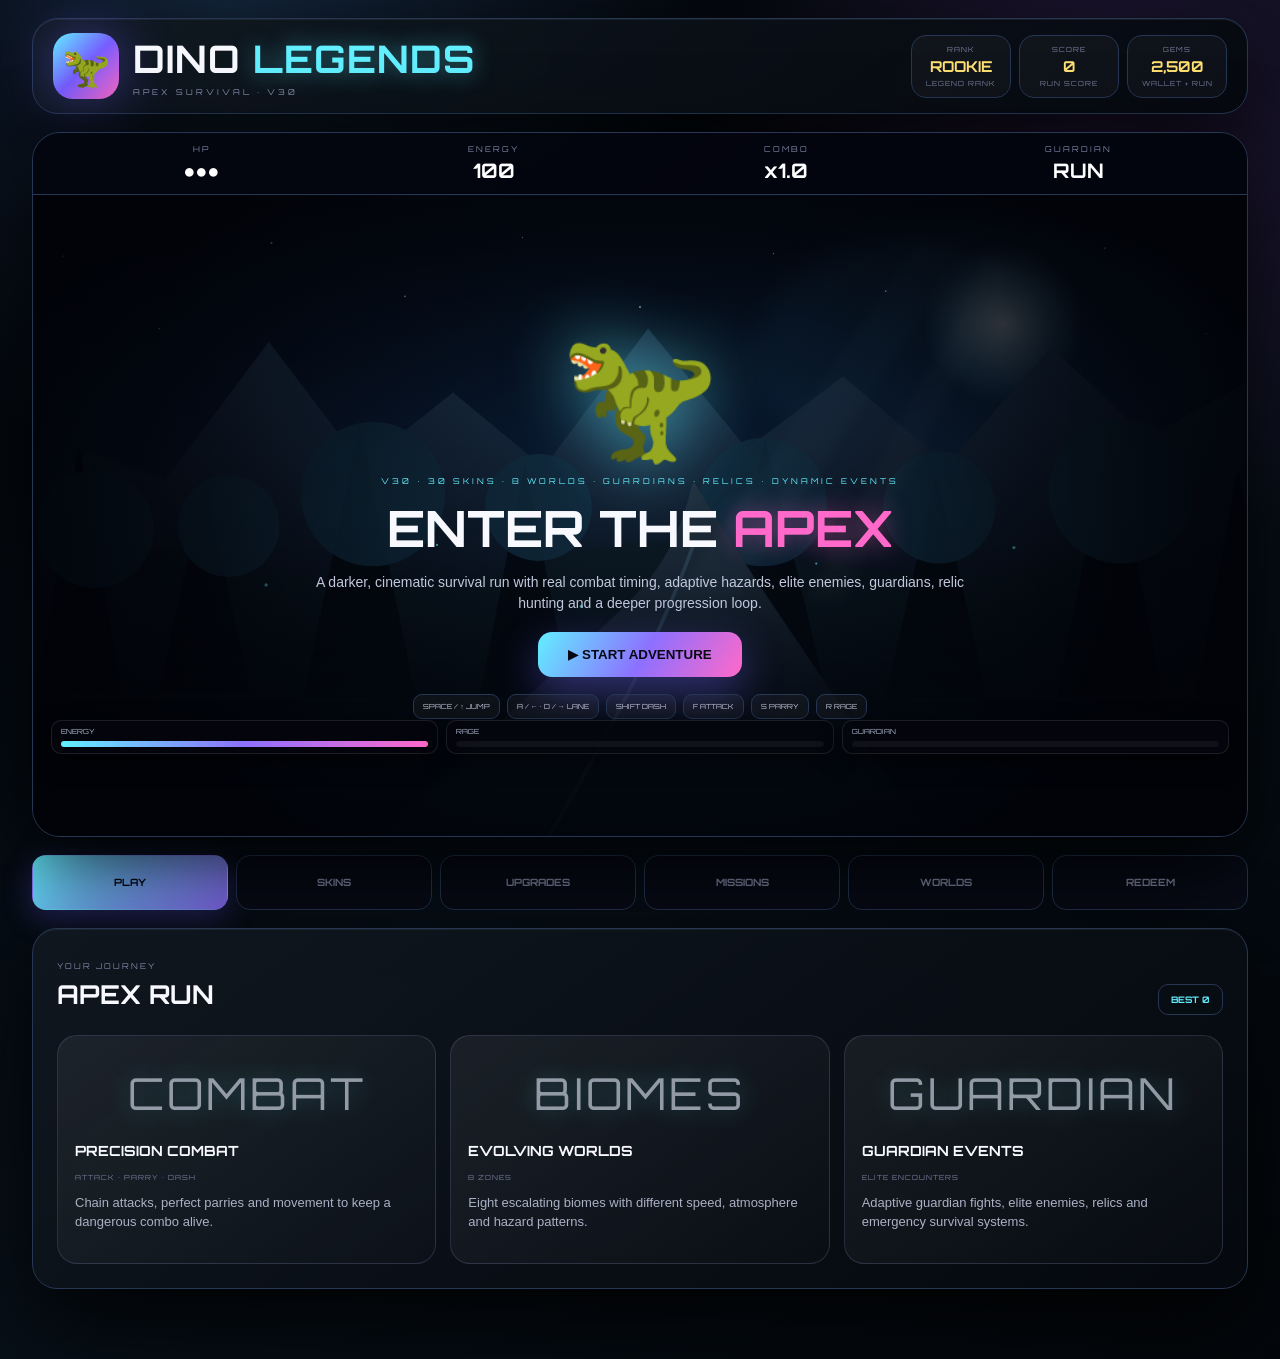
==== index.html @ a52ee8a3 "V30 cinematic gameplay overhaul and progression expansion" ====
<!doctype html><html lang="en"><head><meta charset="utf-8"><meta name="viewport" content="width=device-width,initial-scale=1"><meta name="theme-color" content="#05060d"><title>DINO LEGENDS · V30</title><link rel="stylesheet" href="style.css"><link rel="stylesheet" href="cinematic-overhaul.css"><link rel="stylesheet" href="director-v26.css"></head><body><div class="app"><header class="topbar"><div class="brand"><div class="logo">🦖</div><div><h1>DINO <b>LEGENDS</b></h1><p>APEX SURVIVAL · V30</p></div></div><div class="stats"><div><span>RANK</span><b id="rank">ROOKIE</b><small>LEGEND RANK</small></div><div><span>SCORE</span><b id="score">0</b><small>RUN SCORE</small></div><div><span>GEMS</span><b id="gems">2,500</b><small>WALLET + RUN</small></div></div></header><section class="game card"><div class="hud"><div>HP<b id="health">●●●</b></div><div>ENERGY<b id="energyText">100</b></div><div>COMBO<b id="combo">x1.0</b></div><div>GUARDIAN<b id="guardianHud">RUN</b></div></div><div class="stage"><canvas id="gameCanvas" width="1440" height="760" aria-label="Dino Legends game"></canvas><div class="overlay" id="startScreen"><div class="big">🦖</div><div class="eyebrow">V30 · 30 SKINS · 8 WORLDS · GUARDIANS · RELICS · DYNAMIC EVENTS</div><h2>ENTER THE <b>APEX</b></h2><p>A darker, cinematic survival run with real combat timing, adaptive hazards, elite enemies, guardians, relic hunting and a deeper progression loop.</p><button class="primary" id="startButton" type="button">▶ START ADVENTURE</button><div class="keys"><i>SPACE / ↑ JUMP</i><i>A / ← · D / → LANE</i><i>SHIFT DASH</i><i>F ATTACK</i><i>S PARRY</i><i>R RAGE</i></div></div><div class="overlay hidden" id="pauseScreen"><div class="modal"><div class="eyebrow">RUN STATE</div><h2>PAUSED</h2><button class="primary" id="resumeButton" type="button">RESUME</button></div></div><div class="overlay hidden" id="gameOverScreen"><div class="big">🏆</div><div class="eyebrow">RUN COMPLETE</div><h2>APEX <b>FINISHED</b></h2><p>FINAL SCORE</p><strong class="final" id="finalScore">0</strong><p id="finalStats"></p><button class="primary" id="restartButton" type="button">↻ PLAY AGAIN</button></div><div class="bars"><div><span>ENERGY</span><i><u id="energyBar"></u></i></div><div><span>RAGE</span><i><u id="rageBar"></u></i></div><div><span>GUARDIAN</span><i><u id="bossBar"></u></i></div></div><div class="touch"><button data-action="left" type="button">◀</button><button data-action="jump" type="button">JUMP</button><button data-action="right" type="button">▶</button><button data-action="attack" type="button">ATTACK</button><button data-action="dash" type="button">DASH</button><button data-action="parry" type="button">PARRY</button></div></div></section><nav class="tabs" aria-label="Game sections"><button class="tab active" data-panel="play" type="button">PLAY</button><button class="tab" data-panel="skins" type="button">SKINS</button><button class="tab" data-panel="abilities" type="button">UPGRADES</button><button class="tab" data-panel="missions" type="button">MISSIONS</button><button class="tab" data-panel="worlds" type="button">WORLDS</button><button class="tab" data-panel="redeem" type="button">REDEEM</button></nav><section class="panel active" id="play"><div class="heading"><div><small>YOUR JOURNEY</small><h2>APEX RUN</h2></div><b>BEST <span id="bestScore">0</span></b></div><div class="cards"><article><div class="icon">COMBAT</div><h3>PRECISION COMBAT</h3><small>ATTACK · PARRY · DASH</small><p>Chain attacks, perfect parries and movement to keep a dangerous combo alive.</p></article><article><div class="icon">BIOMES</div><h3>EVOLVING WORLDS</h3><small>8 ZONES</small><p>Eight escalating biomes with different speed, atmosphere and hazard patterns.</p></article><article><div class="icon">GUARDIAN</div><h3>GUARDIAN EVENTS</h3><small>ELITE ENCOUNTERS</small><p>Adaptive guardian fights, elite enemies, relics and emergency survival systems.</p></article></div></section><section class="panel" id="skins"></section><section class="panel" id="abilities"></section><section class="panel" id="missions"></section><section class="panel" id="worlds"></section><section class="panel" id="redeem"><div class="redeem"><div class="redeemIcon">🎁</div><small>REWARDS</small><h2>REDEEM CENTER</h2><p>Enter a reward code to unlock exclusive gems.</p><div class="code"><input id="codeInput" type="text" placeholder="ENTER REWARD CODE" maxlength="40" autocomplete="off" spellcheck="false"><button id="redeemButton" type="button">REDEEM</button></div><p id="codeMessage" class="codeMessage" role="status" aria-live="polite"></p></div></section></div><script src="game.js" defer></script></body></html>
---- style.css ----
@import url('https://fonts.googleapis.com/css2?family=Orbitron:wght@500;700;900&display=swap');
:root{--bg:#03050b;--panel:#090e1b;--line:#263754;--cyan:#62efff;--violet:#8d70ff;--pink:#ff69c9;--gold:#ffe071;--green:#68f2a5;--red:#ff667e;--muted:#8791ad}*{box-sizing:border-box}html{scroll-behavior:smooth}body{margin:0;min-height:100vh;color:#f8f9ff;background:radial-gradient(circle at 18% 0,#14263d 0,transparent 28%),radial-gradient(circle at 86% 12%,#26183b 0,transparent 25%),linear-gradient(145deg,#020307,#071019 55%,#03060a);font-family:Orbitron,Arial,sans-serif;overflow-x:hidden}.app{width:min(1500px,95vw);margin:auto;padding:18px 0 70px}.topbar,.card,.panel{background:linear-gradient(145deg,#101820ee,#05090ff5);border:1px solid var(--line);box-shadow:0 30px 90px #000d,inset 0 1px #ffffff10;backdrop-filter:blur(20px)}.topbar{min-height:92px;border-radius:26px;padding:14px 20px;display:flex;align-items:center;justify-content:space-between;gap:18px;margin-bottom:18px}.brand{display:flex;align-items:center;gap:14px}.logo{width:66px;height:66px;border-radius:20px;display:grid;place-items:center;font-size:39px;background:linear-gradient(135deg,#62efff,#765cff,#ff69c9);box-shadow:0 0 55px #7065ff77}.brand h1{margin:0;font-size:clamp(23px,3vw,38px);letter-spacing:1px}.brand h1 b{color:var(--cyan);text-shadow:0 0 22px #62efff77}.brand p{margin:5px 0 0;font-size:8px;letter-spacing:3px;color:#8e94b2}.stats{display:flex;gap:8px}.stats>div{min-width:100px;text-align:center;padding:9px 11px;border:1px solid var(--line);border-radius:15px;background:#ffffff08}.stats span,.stats b,.stats small{display:block}.stats span,.stats small{font-size:7px;color:#777f9d;letter-spacing:1px}.stats b{font-size:15px;color:var(--gold);margin:3px 0}.game{border-radius:28px;overflow:hidden}.hud{display:grid;grid-template-columns:repeat(4,1fr);padding:11px 22px;background:#02030ddd;border-bottom:1px solid var(--line);font-size:8px;letter-spacing:2px;color:#7c83a2}.hud div{text-align:center}.hud b{display:block;color:#fff;font-size:20px;letter-spacing:0;margin-top:4px}.stage{position:relative;width:100%;aspect-ratio:1440/760;min-height:340px;overflow:hidden;background:#05080d url('assets/prehistoric-cinematic.svg') center/cover no-repeat;box-shadow:inset 0 -150px 150px #01040bcc,inset 0 20px 80px #02030a77}.stage canvas{position:relative;z-index:2;display:block;width:100%;height:100%;touch-action:none;image-rendering:auto}.stage:after{content:"";position:absolute;inset:0;z-index:3;pointer-events:none;background:linear-gradient(180deg,#00000010 0%,transparent 45%,#00000035 72%,#00000088 100%),radial-gradient(ellipse at center,transparent 35%,#00000055 100%);mix-blend-mode:multiply}.overlay{position:absolute;inset:0;display:flex;align-items:center;justify-content:center;flex-direction:column;text-align:center;padding:24px;background:radial-gradient(circle at 50% 45%,#15283a35,#02030bcf 72%);z-index:5}.hidden{display:none!important}.eyebrow{font-size:8px;letter-spacing:3px;color:var(--cyan);margin:4px 0 10px}.big{font-size:clamp(70px,10vw,130px);filter:drop-shadow(0 0 35px #62efffaa);animation:float 2.4s ease-in-out infinite}.overlay h2{font-size:clamp(25px,4vw,50px);margin:0 0 5px}.overlay h2 b{color:var(--pink);text-shadow:0 0 24px #ff69c977}.overlay p{max-width:680px;margin:8px 0 18px;color:#c1c8dc;font:14px/1.5 Arial,sans-serif}.primary{border:0;border-radius:14px;padding:15px 30px;font-weight:900;background:linear-gradient(120deg,#62efff,#8d70ff 52%,#ff69c9);color:#070812;cursor:pointer;box-shadow:0 14px 40px #7065ff66;transition:.2s}.primary:hover{transform:translateY(-3px);filter:brightness(1.08);box-shadow:0 20px 55px #7065ff99}.keys{display:flex;gap:7px;flex-wrap:wrap;justify-content:center;margin-top:17px}.keys i{font-style:normal;font-size:7px;color:#c4c9da;border:1px solid var(--line);background:#ffffff0a;border-radius:9px;padding:7px 9px}.final{font-size:58px;color:var(--gold);text-shadow:0 0 25px #ffe07177;margin:2px 0 18px}.modal{max-width:600px;padding:30px;border:1px solid var(--line);border-radius:24px;background:#080a18f5;box-shadow:0 25px 90px #000b}.bars{position:absolute;left:18px;right:18px;bottom:82px;display:grid;grid-template-columns:1fr 1fr 1fr;gap:8px;z-index:6;pointer-events:none}.bars div{background:#05060ddd;border:1px solid #ffffff18;border-radius:10px;padding:6px 9px;box-shadow:0 8px 22px #0009}.bars span{display:block;font-size:7px;color:#aeb6cd;margin-bottom:5px}.bars i{display:block;height:6px;border-radius:99px;background:#ffffff0c;overflow:hidden}.bars u{display:block;height:100%;width:0;background:linear-gradient(90deg,#62efff,#8d70ff,#ff69c9);text-decoration:none;transition:width .15s}.touch{display:grid;grid-template-columns:repeat(6,1fr);gap:8px;padding:11px;background:#03040b}.touch button{padding:13px 8px;border:1px solid #30415f;border-radius:12px;background:linear-gradient(135deg,#151d32,#080c18);color:#eee;cursor:pointer;font-weight:800;transition:.15s;box-shadow:0 8px 22px #0008}.touch button:active{transform:scale(.97);border-color:var(--cyan);box-shadow:0 0 22px #62efff33}.tabs{display:grid;grid-template-columns:repeat(6,1fr);gap:8px;margin:18px 0}.tab{min-height:55px;border:1px solid var(--line);border-radius:14px;background:#090c18;color:#858aa8;cursor:pointer;font:700 10px Orbitron;transition:.2s}.tab:hover{color:#fff;border-color:#62efff88}.tab.active{color:#070812;border-color:transparent;background:linear-gradient(135deg,#62efff,#8d70ff);box-shadow:0 8px 30px #685dff55}.panel{display:none;border-radius:25px;padding:24px}.panel.active{display:block;animation:panelIn .25s ease}.heading{display:flex;justify-content:space-between;align-items:end;gap:15px;margin-bottom:20px}.heading h2,.redeem h2{margin:5px 0;font-size:26px}.heading small,.redeem small{font-size:8px;letter-spacing:2px;color:#7e86a4}.heading>b{padding:9px 12px;border:1px solid var(--line);border-radius:10px;color:var(--cyan);font-size:9px}.grid,.cards{display:grid;grid-template-columns:repeat(auto-fit,minmax(225px,1fr));gap:14px}.item,.cards article{position:relative;padding:17px;border:1px solid #717aa644;border-radius:20px;background:linear-gradient(145deg,#ffffff10,#ffffff03);overflow:hidden;transition:.22s}.item:before,.cards article:before{content:"";position:absolute;inset:0;background:linear-gradient(120deg,transparent 35%,#ffffff08 50%,transparent 65%);transform:translateX(-100%);transition:.6s}.item:hover:before,.cards article:hover:before{transform:translateX(100%)}.item:hover,.cards article:hover{transform:translateY(-6px);border-color:#62efff77;box-shadow:0 20px 55px #000b}.item .icon,.cards .icon{height:82px;display:grid;place-items:center;font-size:30px;letter-spacing:3px;color:#aeb7c4;text-shadow:0 0 25px #62efff55}.item h3,.cards h3{margin:7px 0 5px;font-size:14px}.item>small,.cards article>small{color:#747b99;font-size:7px;letter-spacing:1px}.item p,.cards article p{min-height:42px;margin:10px 0;color:#aab1c5;font:13px/1.45 Arial,sans-serif}.item footer{display:flex;align-items:center;justify-content:space-between;gap:8px;border-top:1px solid #ffffff0d;padding-top:11px}.price{color:var(--gold);font-size:9px}.action{border:0;border-radius:9px;padding:9px 12px;background:linear-gradient(135deg,#62efff,#8064ff);color:#080812;font:900 8px Orbitron;cursor:pointer;box-shadow:0 7px 18px #5265ff33}.action:disabled{opacity:.4;cursor:not-allowed;filter:grayscale(.7)}.mission{display:flex;justify-content:space-between;align-items:center;gap:15px;padding:17px;border:1px solid var(--line);border-radius:14px;background:#ffffff05;margin-bottom:10px}.mission span{display:flex;flex-direction:column;gap:6px}.mission b{color:var(--gold);font-size:10px}.mission small{color:#8d93aa;font-size:8px}.skinCard{--glow:#62efff}.skinCard.selected{border-color:var(--glow);box-shadow:0 0 30px color-mix(in srgb,var(--glow) 28%,transparent)}.skinPreview{height:155px;position:relative;display:grid;place-items:center;border-radius:17px;background:radial-gradient(circle at 50% 55%,color-mix(in srgb,var(--glow) 18%,transparent),transparent 62%),linear-gradient(145deg,#0a1118,#05080d);overflow:hidden;box-shadow:inset 0 0 45px #0009}.skinPreview:before{content:"";position:absolute;inset:12px;border:1px solid color-mix(in srgb,var(--glow) 35%,transparent);border-radius:12px;opacity:.6}.dinoModel{position:relative;width:125px;height:82px;filter:drop-shadow(0 0 18px var(--glow))}.dinoModel:before{content:"";position:absolute;left:20px;top:22px;width:72px;height:42px;border:5px solid var(--glow);border-radius:55% 40% 35% 50%;transform:skew(-8deg)}.dinoModel:after{content:"";position:absolute;right:8px;top:6px;width:45px;height:35px;border:5px solid var(--glow);border-radius:50% 55% 35% 35%;transform:rotate(-10deg)}.dinoModel span{position:absolute;left:2px;top:43px;width:55px;height:5px;background:var(--glow);transform:rotate(-12deg);box-shadow:0 0 12px var(--glow)}.dinoModel i{position:absolute;right:30px;top:18px;width:7px;height:7px;border-radius:50%;background:#fff;box-shadow:0 0 12px var(--glow)}.skinPreview>b{position:absolute;right:12px;top:10px;font-size:11px;color:#aab3c4}.skinTags,.skinStats{display:flex;justify-content:space-between;gap:6px}.skinTags{margin-top:12px}.skinTags span{font-size:7px;padding:5px 7px;border:1px solid color-mix(in srgb,var(--glow) 35%,transparent);border-radius:99px;color:var(--glow)}.skinStats{margin:12px 0;font:700 8px Orbitron;color:#b7bdcf}.skinStats i{font-style:normal}.levelDots{display:flex;gap:5px;margin:12px 0}.levelDots i{width:22px;height:5px;border-radius:5px;background:#ffffff12}.levelDots i.on{background:linear-gradient(90deg,#62efff,#8d70ff);box-shadow:0 0 10px #62efff55}.worldIcon{height:110px;display:grid;place-items:center;font-size:50px;letter-spacing:8px;color:#c7d0dc;text-shadow:0 0 25px #62efff55}.worldCard{background:linear-gradient(145deg,#0e151d,#05080c)}.worldCard:before{content:"";position:absolute;inset:0;background:radial-gradient(circle at 70% 25%,#62efff12,transparent 42%)}.locked{opacity:.55;filter:saturate(.5)}.redeem{max-width:760px;margin:auto;text-align:center;padding:40px 25px}.redeemIcon{font-size:70px;filter:drop-shadow(0 0 25px #ffe07177)}.redeem h2{font-size:32px}.redeem>p{color:#999fb4;font:14px Arial,sans-serif}.code{display:flex;gap:9px;margin-top:20px}.code input{flex:1;min-width:0;padding:15px 16px;border:1px solid var(--line);border-radius:12px;background:#03040b;color:#fff;outline:none;font-family:inherit}.code input:focus{border-color:var(--cyan);box-shadow:0 0 25px #62efff18}.code button{padding:0 23px;border:0;border-radius:12px;background:linear-gradient(135deg,#ffe071,#ffad4d);color:#17100a;font:900 10px Orbitron;cursor:pointer}.codeMessage{min-height:24px;font-size:10px;margin-top:15px}.codeMessage.success{color:var(--green)}.codeMessage.error{color:var(--red)}@keyframes float{50%{transform:translateY(-14px) rotate(3deg)}}@keyframes panelIn{from{opacity:0;transform:translateY(8px)}to{opacity:1;transform:none}}@media(max-width:900px){.tabs{grid-template-columns:repeat(3,1fr)}.topbar{align-items:stretch}.stats>div{flex:1}.touch{grid-template-columns:repeat(3,1fr)}}@media(max-width:600px){.app{width:96vw;padding-top:10px}.topbar{flex-direction:column}.brand{justify-content:center}.stats{width:100%}.stats>div{min-width:0}.stage{min-height:280px}.tabs{grid-template-columns:repeat(2,1fr)}.panel{padding:15px}.grid,.cards{grid-template-columns:repeat(2,minmax(0,1fr))}.item{padding:12px}.skinPreview{height:125px}.bars{bottom:130px;grid-template-columns:1fr}.bars div:nth-child(2),.bars div:nth-child(3){display:none}.code{flex-direction:column}.code button{min-height:48px}}@media(max-width:390px){.grid,.cards{grid-template-columns:1fr}.hud b{font-size:16px}}
---- cinematic-overhaul.css ----
/* DINO LEGENDS — mature cinematic gameplay layer. UI chrome remains untouched. */
.stage{background:#02060d url('assets/cinematic-dino-bg-v3.svg') center/cover no-repeat;isolation:isolate}
.stage canvas{filter:contrast(1.08) saturate(.82) brightness(.92);image-rendering:auto}
.stage:after{content:"";position:absolute;inset:0;z-index:3;pointer-events:none;background:radial-gradient(ellipse at 50% 58%,transparent 30%,rgba(0,0,0,.28) 72%,rgba(0,0,0,.72) 100%),linear-gradient(90deg,rgba(0,0,0,.16),transparent 24%,transparent 76%,rgba(0,0,0,.22));mix-blend-mode:multiply}
.stage .overlay{background:radial-gradient(circle at 50% 44%,rgba(15,40,63,.18),rgba(1,3,9,.72) 72%)}
.skinPreview{background:radial-gradient(circle at 50% 55%,color-mix(in srgb,var(--glow) 16%,transparent),transparent 62%),url('assets/legend-skin.svg') center/cover no-repeat,#040810;box-shadow:inset 0 0 70px #000d,0 18px 45px #0008}
.skinPreview .aura{opacity:.42;mix-blend-mode:screen}
.item .icon,.worldIcon{filter:drop-shadow(0 0 12px var(--glow,var(--cyan))) saturate(.72);text-shadow:0 0 18px var(--glow,var(--cyan))}
.cards article .icon{font-size:44px;opacity:.82}
.worldIcon{opacity:.82}
.skinTags span{backdrop-filter:blur(8px)}
@media(max-width:600px){.stage canvas{filter:contrast(1.05) saturate(.84) brightness(.94)}}
---- director-v26.css ----
.directorHero{display:flex;gap:24px;align-items:center;padding:28px;border:1px solid rgba(120,220,255,.18);background:linear-gradient(135deg,rgba(8,15,25,.96),rgba(18,11,34,.92));border-radius:20px;box-shadow:0 20px 60px rgba(0,0,0,.3);overflow:hidden}.directorHero h3{margin:4px 0 8px;letter-spacing:.08em}.directorHero p{max-width:760px;color:#aeb8c8}.radar{width:130px;height:130px;min-width:130px;border-radius:50%;border:1px solid rgba(110,235,255,.35);position:relative;background:radial-gradient(circle,rgba(75,230,255,.16),transparent 60%);box-shadow:inset 0 0 35px rgba(75,230,255,.08),0 0 35px rgba(75,230,255,.08)}.radar:before,.radar:after{content:"";position:absolute;inset:18px;border:1px solid rgba(110,235,255,.16);border-radius:50%}.radar:after{inset:50%;width:1px;height:100%;background:rgba(110,235,255,.18);transform:translate(-50%,-50%)}.radar span{position:absolute;width:7px;height:7px;border-radius:50%;background:#6df3ff;top:31px;right:27px;box-shadow:0 0 16px #6df3ff;animation:directorPulse 1.5s infinite}.radar i{position:absolute;left:50%;top:50%;width:50%;height:1px;transform-origin:left center;background:linear-gradient(90deg,rgba(109,243,255,.8),transparent);animation:radarSweep 2.4s linear infinite}.xpbar{height:7px;background:#0a1018;border-radius:10px;overflow:hidden;margin-top:16px}.xpbar u{display:block;height:100%;background:linear-gradient(90deg,#4be4ff,#a47cff);box-shadow:0 0 14px #4be4ff}.directorGrid{margin-top:18px}.achievement{position:relative;overflow:hidden}.achievement.unlocked{border-color:rgba(255,220,120,.35);box-shadow:0 0 28px rgba(255,210,100,.08)}.achMark{font-size:34px;float:right;opacity:.35}.achievement.unlocked .achMark{opacity:1}.settingsBox{display:grid;gap:14px;padding:26px;border-radius:18px;background:rgba(8,12,19,.86);border:1px solid rgba(255,255,255,.1)}.settingsBox label{display:flex;gap:12px;align-items:center;padding:15px;border-radius:12px;background:rgba(255,255,255,.03);font-weight:700;letter-spacing:.04em}.settingsBox input{accent-color:#65e9ff}.directorToast{position:fixed;z-index:9999;left:50%;bottom:26px;transform:translate(-50%,25px);opacity:0;padding:13px 20px;border-radius:999px;background:rgba(5,10,16,.94);border:1px solid rgba(100,230,255,.35);box-shadow:0 15px 50px rgba(0,0,0,.45);font-weight:800;letter-spacing:.08em;transition:.3s}.directorToast.show{opacity:1;transform:translate(-50%,0)}.directorToast.gold{border-color:rgba(255,220,120,.5)}.directorToast.cyan{color:#bff8ff}.directorEvent{position:fixed;inset:0;z-index:9998;display:grid;place-items:center;pointer-events:none;background:radial-gradient(circle,rgba(120,100,255,.2),transparent 45%);opacity:0;transition:.45s}.directorEvent.active{opacity:1}.eventCore{width:150px;height:150px;border-radius:50%;border:1px solid rgba(120,240,255,.7);box-shadow:0 0 100px rgba(100,220,255,.45),inset 0 0 60px rgba(120,100,255,.35);animation:eventSpin 2s linear infinite}.directorEvent b,.directorEvent span{position:absolute;transform:translateY(120px);letter-spacing:.15em}.directorEvent span{transform:translateY(152px);font-size:12px;opacity:.7}.highContrast .directorHero,.highContrast .settingsBox{border-color:rgba(255,255,255,.5)}.highContrast .item{border-color:rgba(255,255,255,.35)}.reducedMotion *,.reducedMotion *:before,.reducedMotion *:after{animation-duration:.001ms!important;animation-iteration-count:1!important;transition-duration:.001ms!important}@keyframes radarSweep{to{transform:rotate(360deg)}}@keyframes directorPulse{50%{transform:scale(1.8);opacity:.35}}@keyframes eventSpin{to{transform:rotate(360deg)}}@media(max-width:700px){.directorHero{flex-direction:column;align-items:flex-start}.radar{width:95px;height:95px;min-width:95px}.tabs{overflow:auto;justify-content:flex-start}.directorGrid{grid-template-columns:1fr}}
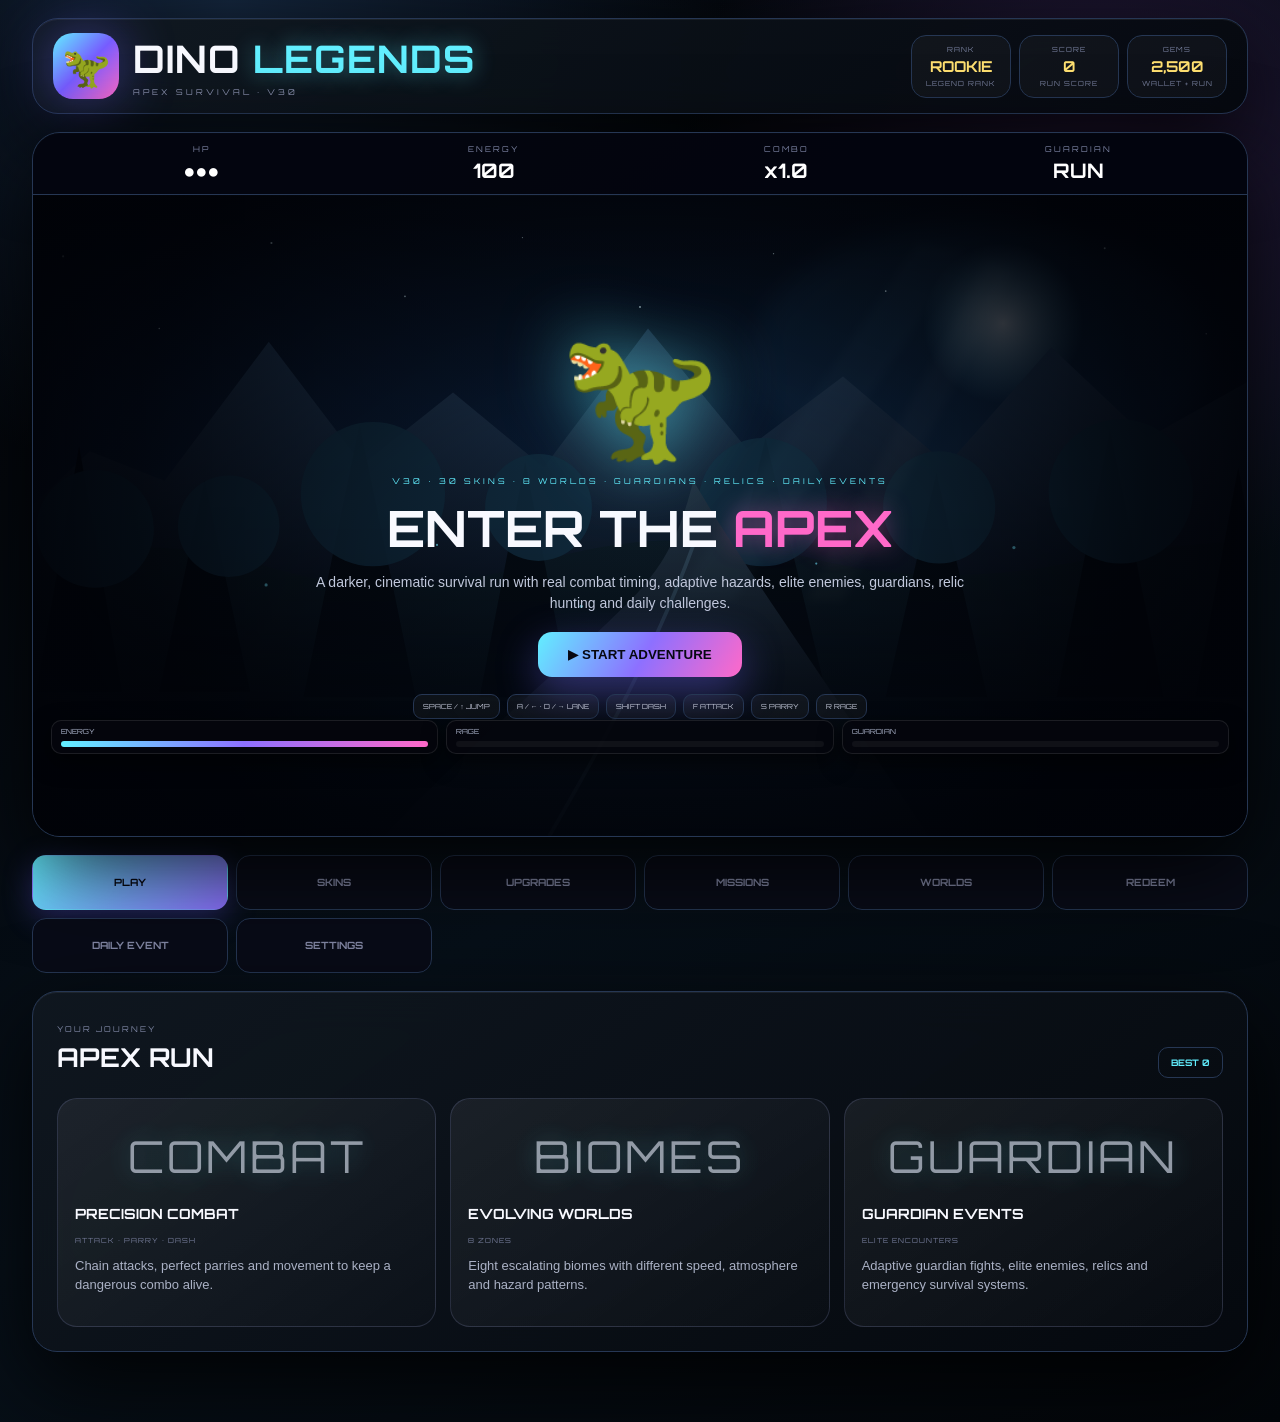
==== commit 045cbc0f: "Wire settings and daily event systems into game UI" ====
--- a/index.html
+++ b/index.html
@@ -1 +1 @@
-<!doctype html><html lang="en"><head><meta charset="utf-8"><meta name="viewport" content="width=device-width,initial-scale=1"><meta name="theme-color" content="#05060d"><title>DINO LEGENDS · V30</title><link rel="stylesheet" href="style.css"><link rel="stylesheet" href="cinematic-overhaul.css"><link rel="stylesheet" href="director-v26.css"></head><body><div class="app"><header class="topbar"><div class="brand"><div class="logo">🦖</div><div><h1>DINO <b>LEGENDS</b></h1><p>APEX SURVIVAL · V30</p></div></div><div class="stats"><div><span>RANK</span><b id="rank">ROOKIE</b><small>LEGEND RANK</small></div><div><span>SCORE</span><b id="score">0</b><small>RUN SCORE</small></div><div><span>GEMS</span><b id="gems">2,500</b><small>WALLET + RUN</small></div></div></header><section class="game card"><div class="hud"><div>HP<b id="health">●●●</b></div><div>ENERGY<b id="energyText">100</b></div><div>COMBO<b id="combo">x1.0</b></div><div>GUARDIAN<b id="guardianHud">RUN</b></div></div><div class="stage"><canvas id="gameCanvas" width="1440" height="760" aria-label="Dino Legends game"></canvas><div class="overlay" id="startScreen"><div class="big">🦖</div><div class="eyebrow">V30 · 30 SKINS · 8 WORLDS · GUARDIANS · RELICS · DYNAMIC EVENTS</div><h2>ENTER THE <b>APEX</b></h2><p>A darker, cinematic survival run with real combat timing, adaptive hazards, elite enemies, guardians, relic hunting and a deeper progression loop.</p><button class="primary" id="startButton" type="button">▶ START ADVENTURE</button><div class="keys"><i>SPACE / ↑ JUMP</i><i>A / ← · D / → LANE</i><i>SHIFT DASH</i><i>F ATTACK</i><i>S PARRY</i><i>R RAGE</i></div></div><div class="overlay hidden" id="pauseScreen"><div class="modal"><div class="eyebrow">RUN STATE</div><h2>PAUSED</h2><button class="primary" id="resumeButton" type="button">RESUME</button></div></div><div class="overlay hidden" id="gameOverScreen"><div class="big">🏆</div><div class="eyebrow">RUN COMPLETE</div><h2>APEX <b>FINISHED</b></h2><p>FINAL SCORE</p><strong class="final" id="finalScore">0</strong><p id="finalStats"></p><button class="primary" id="restartButton" type="button">↻ PLAY AGAIN</button></div><div class="bars"><div><span>ENERGY</span><i><u id="energyBar"></u></i></div><div><span>RAGE</span><i><u id="rageBar"></u></i></div><div><span>GUARDIAN</span><i><u id="bossBar"></u></i></div></div><div class="touch"><button data-action="left" type="button">◀</button><button data-action="jump" type="button">JUMP</button><button data-action="right" type="button">▶</button><button data-action="attack" type="button">ATTACK</button><button data-action="dash" type="button">DASH</button><button data-action="parry" type="button">PARRY</button></div></div></section><nav class="tabs" aria-label="Game sections"><button class="tab active" data-panel="play" type="button">PLAY</button><button class="tab" data-panel="skins" type="button">SKINS</button><button class="tab" data-panel="abilities" type="button">UPGRADES</button><button class="tab" data-panel="missions" type="button">MISSIONS</button><button class="tab" data-panel="worlds" type="button">WORLDS</button><button class="tab" data-panel="redeem" type="button">REDEEM</button></nav><section class="panel active" id="play"><div class="heading"><div><small>YOUR JOURNEY</small><h2>APEX RUN</h2></div><b>BEST <span id="bestScore">0</span></b></div><div class="cards"><article><div class="icon">COMBAT</div><h3>PRECISION COMBAT</h3><small>ATTACK · PARRY · DASH</small><p>Chain attacks, perfect parries and movement to keep a dangerous combo alive.</p></article><article><div class="icon">BIOMES</div><h3>EVOLVING WORLDS</h3><small>8 ZONES</small><p>Eight escalating biomes with different speed, atmosphere and hazard patterns.</p></article><article><div class="icon">GUARDIAN</div><h3>GUARDIAN EVENTS</h3><small>ELITE ENCOUNTERS</small><p>Adaptive guardian fights, elite enemies, relics and emergency survival systems.</p></article></div></section><section class="panel" id="skins"></section><section class="panel" id="abilities"></section><section class="panel" id="missions"></section><section class="panel" id="worlds"></section><section class="panel" id="redeem"><div class="redeem"><div class="redeemIcon">🎁</div><small>REWARDS</small><h2>REDEEM CENTER</h2><p>Enter a reward code to unlock exclusive gems.</p><div class="code"><input id="codeInput" type="text" placeholder="ENTER REWARD CODE" maxlength="40" autocomplete="off" spellcheck="false"><button id="redeemButton" type="button">REDEEM</button></div><p id="codeMessage" class="codeMessage" role="status" aria-live="polite"></p></div></section></div><script src="game.js" defer></script></body></html>+<!doctype html><html lang="en"><head><meta charset="utf-8"><meta name="viewport" content="width=device-width,initial-scale=1"><meta name="theme-color" content="#05060d"><title>DINO LEGENDS · V30</title><link rel="stylesheet" href="style.css"><link rel="stylesheet" href="cinematic-overhaul.css"><link rel="stylesheet" href="director-v26.css"><link rel="stylesheet" href="settings-events.css"></head><body><div class="app"><header class="topbar"><div class="brand"><div class="logo">🦖</div><div><h1>DINO <b>LEGENDS</b></h1><p>APEX SURVIVAL · V30</p></div></div><div class="stats"><div><span>RANK</span><b id="rank">ROOKIE</b><small>LEGEND RANK</small></div><div><span>SCORE</span><b id="score">0</b><small>RUN SCORE</small></div><div><span>GEMS</span><b id="gems">2,500</b><small>WALLET + RUN</small></div></div></header><section class="game card"><div class="hud"><div>HP<b id="health">●●●</b></div><div>ENERGY<b id="energyText">100</b></div><div>COMBO<b id="combo">x1.0</b></div><div>GUARDIAN<b id="guardianHud">RUN</b></div></div><div class="stage"><canvas id="gameCanvas" width="1440" height="760" aria-label="Dino Legends game"></canvas><div class="overlay" id="startScreen"><div class="big">🦖</div><div class="eyebrow">V30 · 30 SKINS · 8 WORLDS · GUARDIANS · RELICS · DAILY EVENTS</div><h2>ENTER THE <b>APEX</b></h2><p>A darker, cinematic survival run with real combat timing, adaptive hazards, elite enemies, guardians, relic hunting and daily challenges.</p><button class="primary" id="startButton" type="button">▶ START ADVENTURE</button><div class="keys"><i>SPACE / ↑ JUMP</i><i>A / ← · D / → LANE</i><i>SHIFT DASH</i><i>F ATTACK</i><i>S PARRY</i><i>R RAGE</i></div></div><div class="overlay hidden" id="pauseScreen"><div class="modal"><div class="eyebrow">RUN STATE</div><h2>PAUSED</h2><button class="primary" id="resumeButton" type="button">RESUME</button></div></div><div class="overlay hidden" id="gameOverScreen"><div class="big">🏆</div><div class="eyebrow">RUN COMPLETE</div><h2>APEX <b>FINISHED</b></h2><p>FINAL SCORE</p><strong class="final" id="finalScore">0</strong><p id="finalStats"></p><button class="primary" id="restartButton" type="button">↻ PLAY AGAIN</button></div><div class="bars"><div><span>ENERGY</span><i><u id="energyBar"></u></i></div><div><span>RAGE</span><i><u id="rageBar"></u></i></div><div><span>GUARDIAN</span><i><u id="bossBar"></u></i></div></div><div class="touch"><button data-action="left" type="button">◀</button><button data-action="jump" type="button">JUMP</button><button data-action="right" type="button">▶</button><button data-action="attack" type="button">ATTACK</button><button data-action="dash" type="button">DASH</button><button data-action="parry" type="button">PARRY</button></div></div></section><nav class="tabs" aria-label="Game sections"><button class="tab active" data-panel="play" type="button">PLAY</button><button class="tab" data-panel="skins" type="button">SKINS</button><button class="tab" data-panel="abilities" type="button">UPGRADES</button><button class="tab" data-panel="missions" type="button">MISSIONS</button><button class="tab" data-panel="worlds" type="button">WORLDS</button><button class="tab" data-panel="redeem" type="button">REDEEM</button></nav><section class="panel active" id="play"><div class="heading"><div><small>YOUR JOURNEY</small><h2>APEX RUN</h2></div><b>BEST <span id="bestScore">0</span></b></div><div class="cards"><article><div class="icon">COMBAT</div><h3>PRECISION COMBAT</h3><small>ATTACK · PARRY · DASH</small><p>Chain attacks, perfect parries and movement to keep a dangerous combo alive.</p></article><article><div class="icon">BIOMES</div><h3>EVOLVING WORLDS</h3><small>8 ZONES</small><p>Eight escalating biomes with different speed, atmosphere and hazard patterns.</p></article><article><div class="icon">GUARDIAN</div><h3>GUARDIAN EVENTS</h3><small>ELITE ENCOUNTERS</small><p>Adaptive guardian fights, elite enemies, relics and emergency survival systems.</p></article></div></section><section class="panel" id="skins"></section><section class="panel" id="abilities"></section><section class="panel" id="missions"></section><section class="panel" id="worlds"></section><section class="panel" id="redeem"><div class="redeem"><div class="redeemIcon">🎁</div><small>REWARDS</small><h2>REDEEM CENTER</h2><p>Enter a reward code to unlock exclusive gems.</p><div class="code"><input id="codeInput" type="text" placeholder="ENTER REWARD CODE" maxlength="40" autocomplete="off" spellcheck="false"><button id="redeemButton" type="button">REDEEM</button></div><p id="codeMessage" class="codeMessage" role="status" aria-live="polite"></p></div></section></div><script src="game.js" defer></script><script src="settings-events.js" defer></script></body></html>
--- a/settings-events.css
+++ b/settings-events.css
@@ -0,0 +1 @@
+.dailyCard{padding:28px;border:1px solid rgba(150,190,210,.18);background:linear-gradient(135deg,rgba(12,20,28,.94),rgba(4,8,13,.98));box-shadow:0 20px 60px rgba(0,0,0,.28);border-radius:18px}.dailyTop,.dailyBottom{display:flex;justify-content:space-between;align-items:center;gap:15px}.dailyTop span{font-size:11px;letter-spacing:2px;opacity:.6}.dailyTop strong{font-size:14px}.dailyCard h3{font-size:30px;margin:18px 0 8px;letter-spacing:1px}.dailyCard p{opacity:.72}.dailyProgress{height:12px;background:rgba(255,255,255,.07);border-radius:20px;overflow:hidden;margin:25px 0}.dailyProgress i{display:block;height:100%;background:linear-gradient(90deg,#65e6d2,#c4ff78);box-shadow:0 0 20px rgba(101,230,210,.35)}.dailyBottom button,.settingRow button{border:1px solid rgba(170,210,220,.25);background:rgba(255,255,255,.06);color:inherit;border-radius:10px;padding:11px 16px;font-weight:800;cursor:pointer}.dailyBottom button:not(:disabled):hover,.settingRow button:hover{background:rgba(255,255,255,.12)}.dailyBottom button:disabled{opacity:.4;cursor:not-allowed}.settingsGrid{display:grid;gap:10px;max-width:850px}.settingRow{display:flex;justify-content:space-between;align-items:center;gap:20px;padding:18px 20px;border:1px solid rgba(150,190,210,.14);background:rgba(8,14,20,.72);border-radius:14px}.settingRow div{display:grid;gap:5px}.settingRow small{opacity:.55}.settingRow button{min-width:100px}.settingRow.danger{margin-top:12px;border-color:rgba(255,90,90,.18)}.settingRow.danger button{border-color:rgba(255,90,90,.35)}
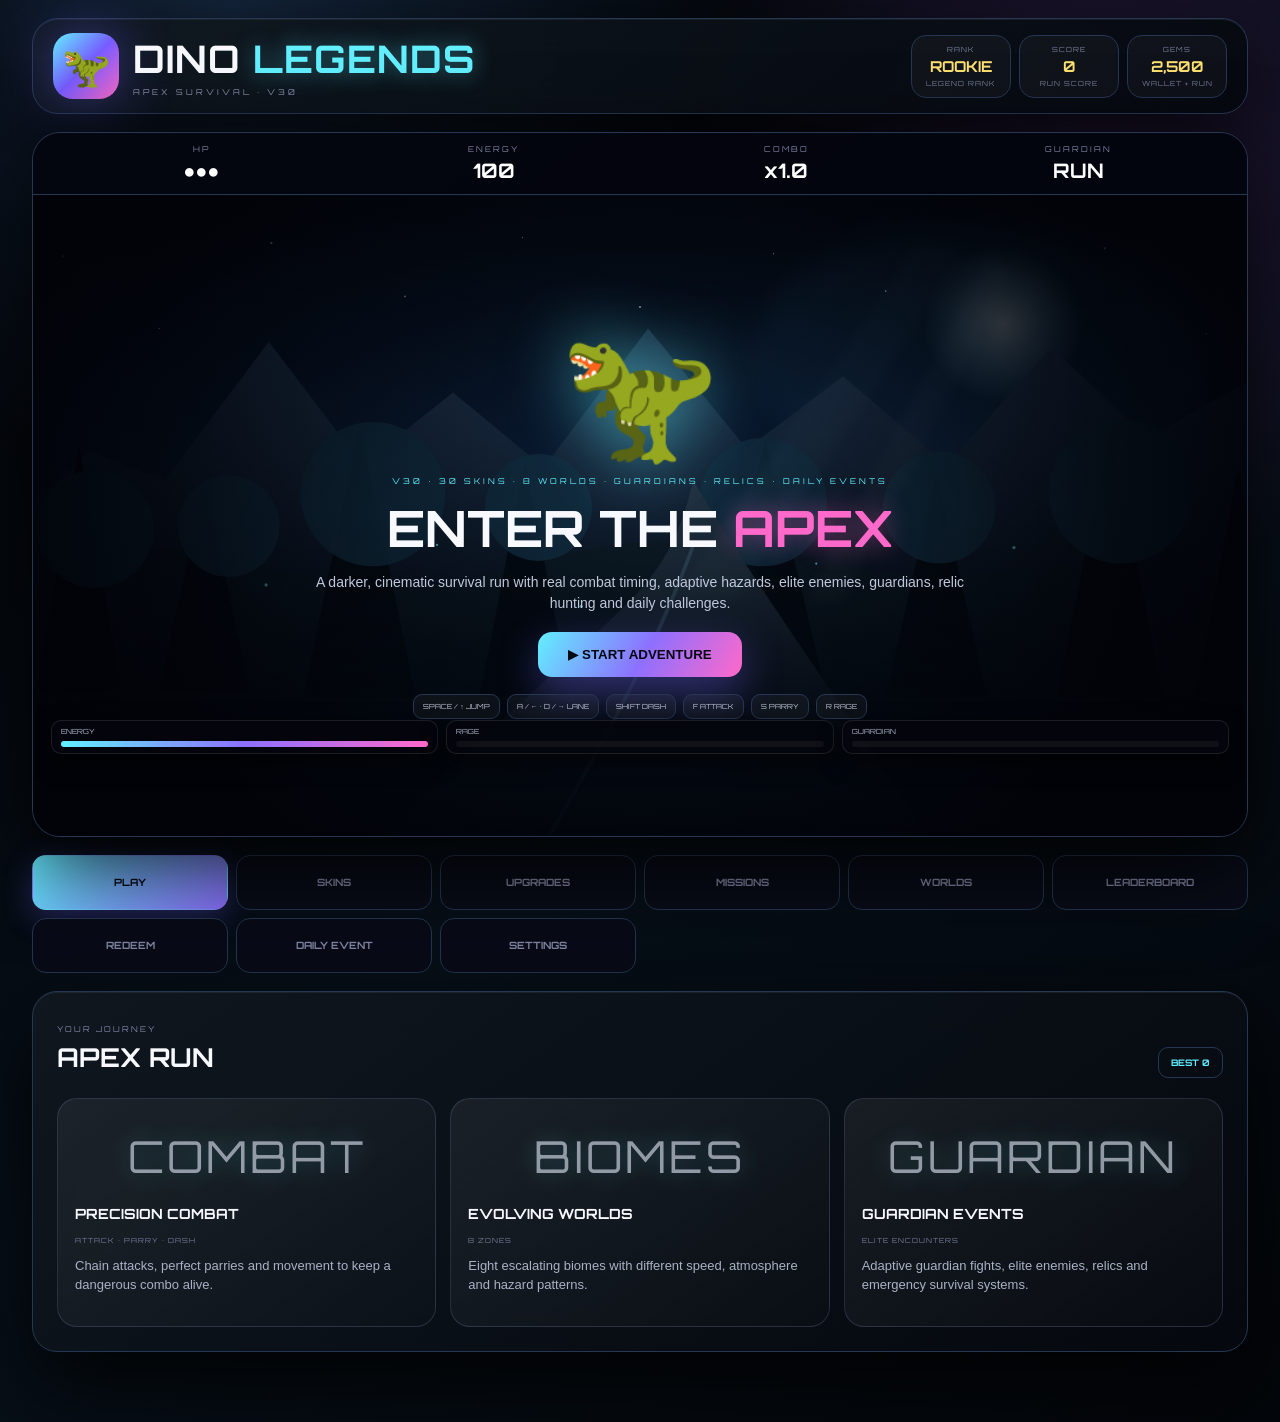
==== commit aee8295c: "fix: load leaderboard directly on page" ====
--- a/index.html
+++ b/index.html
@@ -1 +1 @@
-<!doctype html><html lang="en"><head><meta charset="utf-8"><meta name="viewport" content="width=device-width,initial-scale=1"><meta name="theme-color" content="#05060d"><title>DINO LEGENDS · V30</title><link rel="stylesheet" href="style.css"><link rel="stylesheet" href="cinematic-overhaul.css"><link rel="stylesheet" href="director-v26.css"><link rel="stylesheet" href="settings-events.css"></head><body><div class="app"><header class="topbar"><div class="brand"><div class="logo">🦖</div><div><h1>DINO <b>LEGENDS</b></h1><p>APEX SURVIVAL · V30</p></div></div><div class="stats"><div><span>RANK</span><b id="rank">ROOKIE</b><small>LEGEND RANK</small></div><div><span>SCORE</span><b id="score">0</b><small>RUN SCORE</small></div><div><span>GEMS</span><b id="gems">2,500</b><small>WALLET + RUN</small></div></div></header><section class="game card"><div class="hud"><div>HP<b id="health">●●●</b></div><div>ENERGY<b id="energyText">100</b></div><div>COMBO<b id="combo">x1.0</b></div><div>GUARDIAN<b id="guardianHud">RUN</b></div></div><div class="stage"><canvas id="gameCanvas" width="1440" height="760" aria-label="Dino Legends game"></canvas><div class="overlay" id="startScreen"><div class="big">🦖</div><div class="eyebrow">V30 · 30 SKINS · 8 WORLDS · GUARDIANS · RELICS · DAILY EVENTS</div><h2>ENTER THE <b>APEX</b></h2><p>A darker, cinematic survival run with real combat timing, adaptive hazards, elite enemies, guardians, relic hunting and daily challenges.</p><button class="primary" id="startButton" type="button">▶ START ADVENTURE</button><div class="keys"><i>SPACE / ↑ JUMP</i><i>A / ← · D / → LANE</i><i>SHIFT DASH</i><i>F ATTACK</i><i>S PARRY</i><i>R RAGE</i></div></div><div class="overlay hidden" id="pauseScreen"><div class="modal"><div class="eyebrow">RUN STATE</div><h2>PAUSED</h2><button class="primary" id="resumeButton" type="button">RESUME</button></div></div><div class="overlay hidden" id="gameOverScreen"><div class="big">🏆</div><div class="eyebrow">RUN COMPLETE</div><h2>APEX <b>FINISHED</b></h2><p>FINAL SCORE</p><strong class="final" id="finalScore">0</strong><p id="finalStats"></p><button class="primary" id="restartButton" type="button">↻ PLAY AGAIN</button></div><div class="bars"><div><span>ENERGY</span><i><u id="energyBar"></u></i></div><div><span>RAGE</span><i><u id="rageBar"></u></i></div><div><span>GUARDIAN</span><i><u id="bossBar"></u></i></div></div><div class="touch"><button data-action="left" type="button">◀</button><button data-action="jump" type="button">JUMP</button><button data-action="right" type="button">▶</button><button data-action="attack" type="button">ATTACK</button><button data-action="dash" type="button">DASH</button><button data-action="parry" type="button">PARRY</button></div></div></section><nav class="tabs" aria-label="Game sections"><button class="tab active" data-panel="play" type="button">PLAY</button><button class="tab" data-panel="skins" type="button">SKINS</button><button class="tab" data-panel="abilities" type="button">UPGRADES</button><button class="tab" data-panel="missions" type="button">MISSIONS</button><button class="tab" data-panel="worlds" type="button">WORLDS</button><button class="tab" data-panel="redeem" type="button">REDEEM</button></nav><section class="panel active" id="play"><div class="heading"><div><small>YOUR JOURNEY</small><h2>APEX RUN</h2></div><b>BEST <span id="bestScore">0</span></b></div><div class="cards"><article><div class="icon">COMBAT</div><h3>PRECISION COMBAT</h3><small>ATTACK · PARRY · DASH</small><p>Chain attacks, perfect parries and movement to keep a dangerous combo alive.</p></article><article><div class="icon">BIOMES</div><h3>EVOLVING WORLDS</h3><small>8 ZONES</small><p>Eight escalating biomes with different speed, atmosphere and hazard patterns.</p></article><article><div class="icon">GUARDIAN</div><h3>GUARDIAN EVENTS</h3><small>ELITE ENCOUNTERS</small><p>Adaptive guardian fights, elite enemies, relics and emergency survival systems.</p></article></div></section><section class="panel" id="skins"></section><section class="panel" id="abilities"></section><section class="panel" id="missions"></section><section class="panel" id="worlds"></section><section class="panel" id="redeem"><div class="redeem"><div class="redeemIcon">🎁</div><small>REWARDS</small><h2>REDEEM CENTER</h2><p>Enter a reward code to unlock exclusive gems.</p><div class="code"><input id="codeInput" type="text" placeholder="ENTER REWARD CODE" maxlength="40" autocomplete="off" spellcheck="false"><button id="redeemButton" type="button">REDEEM</button></div><p id="codeMessage" class="codeMessage" role="status" aria-live="polite"></p></div></section></div><script src="game.js" defer></script><script src="settings-events.js" defer></script></body></html>+<!doctype html><html lang="en"><head><meta charset="utf-8"><meta name="viewport" content="width=device-width,initial-scale=1"><meta name="theme-color" content="#05060d"><title>DINO LEGENDS · V30</title><link rel="stylesheet" href="style.css"><link rel="stylesheet" href="cinematic-overhaul.css"><link rel="stylesheet" href="director-v26.css"><link rel="stylesheet" href="settings-events.css"></head><body><div class="app"><header class="topbar"><div class="brand"><div class="logo">🦖</div><div><h1>DINO <b>LEGENDS</b></h1><p>APEX SURVIVAL · V30</p></div></div><div class="stats"><div><span>RANK</span><b id="rank">ROOKIE</b><small>LEGEND RANK</small></div><div><span>SCORE</span><b id="score">0</b><small>RUN SCORE</small></div><div><span>GEMS</span><b id="gems">2,500</b><small>WALLET + RUN</small></div></div></header><section class="game card"><div class="hud"><div>HP<b id="health">●●●</b></div><div>ENERGY<b id="energyText">100</b></div><div>COMBO<b id="combo">x1.0</b></div><div>GUARDIAN<b id="guardianHud">RUN</b></div></div><div class="stage"><canvas id="gameCanvas" width="1440" height="760" aria-label="Dino Legends game"></canvas><div class="overlay" id="startScreen"><div class="big">🦖</div><div class="eyebrow">V30 · 30 SKINS · 8 WORLDS · GUARDIANS · RELICS · DAILY EVENTS</div><h2>ENTER THE <b>APEX</b></h2><p>A darker, cinematic survival run with real combat timing, adaptive hazards, elite enemies, guardians, relic hunting and daily challenges.</p><button class="primary" id="startButton" type="button">▶ START ADVENTURE</button><div class="keys"><i>SPACE / ↑ JUMP</i><i>A / ← · D / → LANE</i><i>SHIFT DASH</i><i>F ATTACK</i><i>S PARRY</i><i>R RAGE</i></div></div><div class="overlay hidden" id="pauseScreen"><div class="modal"><div class="eyebrow">RUN STATE</div><h2>PAUSED</h2><button class="primary" id="resumeButton" type="button">RESUME</button></div></div><div class="overlay hidden" id="gameOverScreen"><div class="big">🏆</div><div class="eyebrow">RUN COMPLETE</div><h2>APEX <b>FINISHED</b></h2><p>FINAL SCORE</p><strong class="final" id="finalScore">0</strong><p id="finalStats"></p><button class="primary" id="restartButton" type="button">↻ PLAY AGAIN</button></div><div class="bars"><div><span>ENERGY</span><i><u id="energyBar"></u></i></div><div><span>RAGE</span><i><u id="rageBar"></u></i></div><div><span>GUARDIAN</span><i><u id="bossBar"></u></i></div></div><div class="touch"><button data-action="left" type="button">◀</button><button data-action="jump" type="button">JUMP</button><button data-action="right" type="button">▶</button><button data-action="attack" type="button">ATTACK</button><button data-action="dash" type="button">DASH</button><button data-action="parry" type="button">PARRY</button></div></div></section><nav class="tabs" aria-label="Game sections"><button class="tab active" data-panel="play" type="button">PLAY</button><button class="tab" data-panel="skins" type="button">SKINS</button><button class="tab" data-panel="abilities" type="button">UPGRADES</button><button class="tab" data-panel="missions" type="button">MISSIONS</button><button class="tab" data-panel="worlds" type="button">WORLDS</button><button class="tab" data-panel="redeem" type="button">REDEEM</button></nav><section class="panel active" id="play"><div class="heading"><div><small>YOUR JOURNEY</small><h2>APEX RUN</h2></div><b>BEST <span id="bestScore">0</span></b></div><div class="cards"><article><div class="icon">COMBAT</div><h3>PRECISION COMBAT</h3><small>ATTACK · PARRY · DASH</small><p>Chain attacks, perfect parries and movement to keep a dangerous combo alive.</p></article><article><div class="icon">BIOMES</div><h3>EVOLVING WORLDS</h3><small>8 ZONES</small><p>Eight escalating biomes with different speed, atmosphere and hazard patterns.</p></article><article><div class="icon">GUARDIAN</div><h3>GUARDIAN EVENTS</h3><small>ELITE ENCOUNTERS</small><p>Adaptive guardian fights, elite enemies, relics and emergency survival systems.</p></article></div></section><section class="panel" id="skins"></section><section class="panel" id="abilities"></section><section class="panel" id="missions"></section><section class="panel" id="worlds"></section><section class="panel" id="redeem"><div class="redeem"><div class="redeemIcon">🎁</div><small>REWARDS</small><h2>REDEEM CENTER</h2><p>Enter a reward code to unlock exclusive gems.</p><div class="code"><input id="codeInput" type="text" placeholder="ENTER REWARD CODE" maxlength="40" autocomplete="off" spellcheck="false"><button id="redeemButton" type="button">REDEEM</button></div><p id="codeMessage" class="codeMessage" role="status" aria-live="polite"></p></div></section></div><script src="game.js?v=31" defer></script><script src="settings-events.js" defer></script><script src="leaderboard.js?v=4" defer></script></body></html>
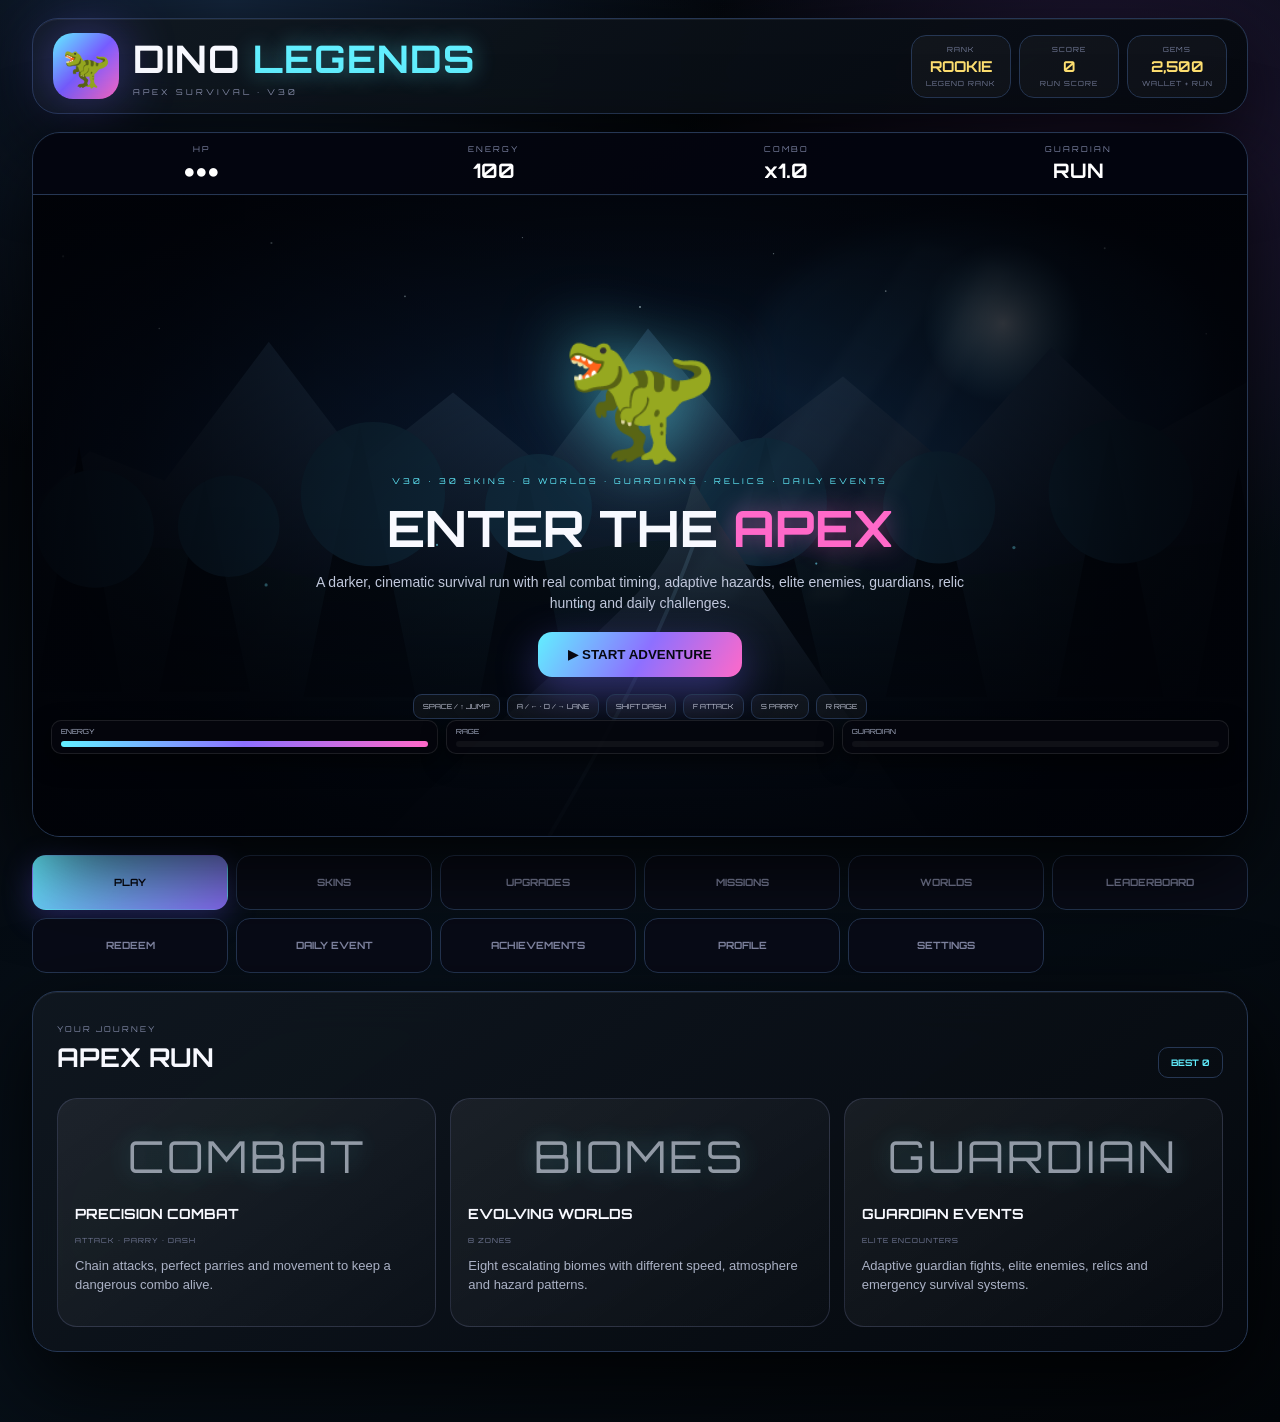
==== commit 0d62ffb6: "Add progression, profile, and daily-event features" ====
--- a/index.html
+++ b/index.html
@@ -1 +1 @@
-<!doctype html><html lang="en"><head><meta charset="utf-8"><meta name="viewport" content="width=device-width,initial-scale=1"><meta name="theme-color" content="#05060d"><title>DINO LEGENDS · V30</title><link rel="stylesheet" href="style.css"><link rel="stylesheet" href="cinematic-overhaul.css"><link rel="stylesheet" href="director-v26.css"><link rel="stylesheet" href="settings-events.css"></head><body><div class="app"><header class="topbar"><div class="brand"><div class="logo">🦖</div><div><h1>DINO <b>LEGENDS</b></h1><p>APEX SURVIVAL · V30</p></div></div><div class="stats"><div><span>RANK</span><b id="rank">ROOKIE</b><small>LEGEND RANK</small></div><div><span>SCORE</span><b id="score">0</b><small>RUN SCORE</small></div><div><span>GEMS</span><b id="gems">2,500</b><small>WALLET + RUN</small></div></div></header><section class="game card"><div class="hud"><div>HP<b id="health">●●●</b></div><div>ENERGY<b id="energyText">100</b></div><div>COMBO<b id="combo">x1.0</b></div><div>GUARDIAN<b id="guardianHud">RUN</b></div></div><div class="stage"><canvas id="gameCanvas" width="1440" height="760" aria-label="Dino Legends game"></canvas><div class="overlay" id="startScreen"><div class="big">🦖</div><div class="eyebrow">V30 · 30 SKINS · 8 WORLDS · GUARDIANS · RELICS · DAILY EVENTS</div><h2>ENTER THE <b>APEX</b></h2><p>A darker, cinematic survival run with real combat timing, adaptive hazards, elite enemies, guardians, relic hunting and daily challenges.</p><button class="primary" id="startButton" type="button">▶ START ADVENTURE</button><div class="keys"><i>SPACE / ↑ JUMP</i><i>A / ← · D / → LANE</i><i>SHIFT DASH</i><i>F ATTACK</i><i>S PARRY</i><i>R RAGE</i></div></div><div class="overlay hidden" id="pauseScreen"><div class="modal"><div class="eyebrow">RUN STATE</div><h2>PAUSED</h2><button class="primary" id="resumeButton" type="button">RESUME</button></div></div><div class="overlay hidden" id="gameOverScreen"><div class="big">🏆</div><div class="eyebrow">RUN COMPLETE</div><h2>APEX <b>FINISHED</b></h2><p>FINAL SCORE</p><strong class="final" id="finalScore">0</strong><p id="finalStats"></p><button class="primary" id="restartButton" type="button">↻ PLAY AGAIN</button></div><div class="bars"><div><span>ENERGY</span><i><u id="energyBar"></u></i></div><div><span>RAGE</span><i><u id="rageBar"></u></i></div><div><span>GUARDIAN</span><i><u id="bossBar"></u></i></div></div><div class="touch"><button data-action="left" type="button">◀</button><button data-action="jump" type="button">JUMP</button><button data-action="right" type="button">▶</button><button data-action="attack" type="button">ATTACK</button><button data-action="dash" type="button">DASH</button><button data-action="parry" type="button">PARRY</button></div></div></section><nav class="tabs" aria-label="Game sections"><button class="tab active" data-panel="play" type="button">PLAY</button><button class="tab" data-panel="skins" type="button">SKINS</button><button class="tab" data-panel="abilities" type="button">UPGRADES</button><button class="tab" data-panel="missions" type="button">MISSIONS</button><button class="tab" data-panel="worlds" type="button">WORLDS</button><button class="tab" data-panel="redeem" type="button">REDEEM</button></nav><section class="panel active" id="play"><div class="heading"><div><small>YOUR JOURNEY</small><h2>APEX RUN</h2></div><b>BEST <span id="bestScore">0</span></b></div><div class="cards"><article><div class="icon">COMBAT</div><h3>PRECISION COMBAT</h3><small>ATTACK · PARRY · DASH</small><p>Chain attacks, perfect parries and movement to keep a dangerous combo alive.</p></article><article><div class="icon">BIOMES</div><h3>EVOLVING WORLDS</h3><small>8 ZONES</small><p>Eight escalating biomes with different speed, atmosphere and hazard patterns.</p></article><article><div class="icon">GUARDIAN</div><h3>GUARDIAN EVENTS</h3><small>ELITE ENCOUNTERS</small><p>Adaptive guardian fights, elite enemies, relics and emergency survival systems.</p></article></div></section><section class="panel" id="skins"></section><section class="panel" id="abilities"></section><section class="panel" id="missions"></section><section class="panel" id="worlds"></section><section class="panel" id="redeem"><div class="redeem"><div class="redeemIcon">🎁</div><small>REWARDS</small><h2>REDEEM CENTER</h2><p>Enter a reward code to unlock exclusive gems.</p><div class="code"><input id="codeInput" type="text" placeholder="ENTER REWARD CODE" maxlength="40" autocomplete="off" spellcheck="false"><button id="redeemButton" type="button">REDEEM</button></div><p id="codeMessage" class="codeMessage" role="status" aria-live="polite"></p></div></section></div><script src="game.js?v=31" defer></script><script src="settings-events.js" defer></script><script src="leaderboard.js?v=4" defer></script></body></html>+<!doctype html><html lang="en"><head><meta charset="utf-8"><meta name="viewport" content="width=device-width,initial-scale=1"><meta name="theme-color" content="#05060d"><title>DINO LEGENDS · V30</title><link rel="stylesheet" href="style.css"><link rel="stylesheet" href="cinematic-overhaul.css"><link rel="stylesheet" href="director-v26.css"><link rel="stylesheet" href="settings-events.css?v=2"></head><body><div class="app"><header class="topbar"><div class="brand"><div class="logo">🦖</div><div><h1>DINO <b>LEGENDS</b></h1><p>APEX SURVIVAL · V30</p></div></div><div class="stats"><div><span>RANK</span><b id="rank">ROOKIE</b><small>LEGEND RANK</small></div><div><span>SCORE</span><b id="score">0</b><small>RUN SCORE</small></div><div><span>GEMS</span><b id="gems">2,500</b><small>WALLET + RUN</small></div></div></header><section class="game card"><div class="hud"><div>HP<b id="health">●●●</b></div><div>ENERGY<b id="energyText">100</b></div><div>COMBO<b id="combo">x1.0</b></div><div>GUARDIAN<b id="guardianHud">RUN</b></div></div><div class="stage"><canvas id="gameCanvas" width="1440" height="760" aria-label="Dino Legends game"></canvas><div class="overlay" id="startScreen"><div class="big">🦖</div><div class="eyebrow">V30 · 30 SKINS · 8 WORLDS · GUARDIANS · RELICS · DAILY EVENTS</div><h2>ENTER THE <b>APEX</b></h2><p>A darker, cinematic survival run with real combat timing, adaptive hazards, elite enemies, guardians, relic hunting and daily challenges.</p><button class="primary" id="startButton" type="button">▶ START ADVENTURE</button><div class="keys"><i>SPACE / ↑ JUMP</i><i>A / ← · D / → LANE</i><i>SHIFT DASH</i><i>F ATTACK</i><i>S PARRY</i><i>R RAGE</i></div></div><div class="overlay hidden" id="pauseScreen"><div class="modal"><div class="eyebrow">RUN STATE</div><h2>PAUSED</h2><button class="primary" id="resumeButton" type="button">RESUME</button></div></div><div class="overlay hidden" id="gameOverScreen"><div class="big">🏆</div><div class="eyebrow">RUN COMPLETE</div><h2>APEX <b>FINISHED</b></h2><p>FINAL SCORE</p><strong class="final" id="finalScore">0</strong><p id="finalStats"></p><button class="primary" id="restartButton" type="button">↻ PLAY AGAIN</button></div><div class="bars"><div><span>ENERGY</span><i><u id="energyBar"></u></i></div><div><span>RAGE</span><i><u id="rageBar"></u></i></div><div><span>GUARDIAN</span><i><u id="bossBar"></u></i></div></div><div class="touch"><button data-action="left" type="button">◀</button><button data-action="jump" type="button">JUMP</button><button data-action="right" type="button">▶</button><button data-action="attack" type="button">ATTACK</button><button data-action="dash" type="button">DASH</button><button data-action="parry" type="button">PARRY</button></div></div></section><nav class="tabs" aria-label="Game sections"><button class="tab active" data-panel="play" type="button">PLAY</button><button class="tab" data-panel="skins" type="button">SKINS</button><button class="tab" data-panel="abilities" type="button">UPGRADES</button><button class="tab" data-panel="missions" type="button">MISSIONS</button><button class="tab" data-panel="worlds" type="button">WORLDS</button><button class="tab" data-panel="redeem" type="button">REDEEM</button></nav><section class="panel active" id="play"><div class="heading"><div><small>YOUR JOURNEY</small><h2>APEX RUN</h2></div><b>BEST <span id="bestScore">0</span></b></div><div class="cards"><article><div class="icon">COMBAT</div><h3>PRECISION COMBAT</h3><small>ATTACK · PARRY · DASH</small><p>Chain attacks, perfect parries and movement to keep a dangerous combo alive.</p></article><article><div class="icon">BIOMES</div><h3>EVOLVING WORLDS</h3><small>8 ZONES</small><p>Eight escalating biomes with different speed, atmosphere and hazard patterns.</p></article><article><div class="icon">GUARDIAN</div><h3>GUARDIAN EVENTS</h3><small>ELITE ENCOUNTERS</small><p>Adaptive guardian fights, elite enemies, relics and emergency survival systems.</p></article></div></section><section class="panel" id="skins"></section><section class="panel" id="abilities"></section><section class="panel" id="missions"></section><section class="panel" id="worlds"></section><section class="panel" id="redeem"><div class="redeem"><div class="redeemIcon">🎁</div><small>REWARDS</small><h2>REDEEM CENTER</h2><p>Enter a reward code to unlock exclusive gems.</p><div class="code"><input id="codeInput" type="text" placeholder="ENTER REWARD CODE" maxlength="40" autocomplete="off" spellcheck="false"><button id="redeemButton" type="button">REDEEM</button></div><p id="codeMessage" class="codeMessage" role="status" aria-live="polite"></p></div></section></div><script src="game.js?v=31" defer></script><script src="settings-events.js?v=2" defer></script><script src="leaderboard.js?v=5" defer></script></body></html>
--- a/settings-events.css
+++ b/settings-events.css
@@ -1 +1 @@
-.dailyCard{padding:28px;border:1px solid rgba(150,190,210,.18);background:linear-gradient(135deg,rgba(12,20,28,.94),rgba(4,8,13,.98));box-shadow:0 20px 60px rgba(0,0,0,.28);border-radius:18px}.dailyTop,.dailyBottom{display:flex;justify-content:space-between;align-items:center;gap:15px}.dailyTop span{font-size:11px;letter-spacing:2px;opacity:.6}.dailyTop strong{font-size:14px}.dailyCard h3{font-size:30px;margin:18px 0 8px;letter-spacing:1px}.dailyCard p{opacity:.72}.dailyProgress{height:12px;background:rgba(255,255,255,.07);border-radius:20px;overflow:hidden;margin:25px 0}.dailyProgress i{display:block;height:100%;background:linear-gradient(90deg,#65e6d2,#c4ff78);box-shadow:0 0 20px rgba(101,230,210,.35)}.dailyBottom button,.settingRow button{border:1px solid rgba(170,210,220,.25);background:rgba(255,255,255,.06);color:inherit;border-radius:10px;padding:11px 16px;font-weight:800;cursor:pointer}.dailyBottom button:not(:disabled):hover,.settingRow button:hover{background:rgba(255,255,255,.12)}.dailyBottom button:disabled{opacity:.4;cursor:not-allowed}.settingsGrid{display:grid;gap:10px;max-width:850px}.settingRow{display:flex;justify-content:space-between;align-items:center;gap:20px;padding:18px 20px;border:1px solid rgba(150,190,210,.14);background:rgba(8,14,20,.72);border-radius:14px}.settingRow div{display:grid;gap:5px}.settingRow small{opacity:.55}.settingRow button{min-width:100px}.settingRow.danger{margin-top:12px;border-color:rgba(255,90,90,.18)}.settingRow.danger button{border-color:rgba(255,90,90,.35)}+.dailyCard{padding:28px;border:1px solid rgba(150,190,210,.18);background:linear-gradient(135deg,rgba(12,20,28,.94),rgba(4,8,13,.98));box-shadow:0 20px 60px rgba(0,0,0,.28);border-radius:18px}.dailyTop,.dailyBottom{display:flex;justify-content:space-between;align-items:center;gap:15px}.dailyTop span{font-size:11px;letter-spacing:2px;opacity:.6}.dailyTop strong{font-size:14px}.dailyCard h3{font-size:30px;margin:18px 0 8px;letter-spacing:1px}.dailyCard p{opacity:.72}.dailyProgress{height:12px;background:rgba(255,255,255,.07);border-radius:20px;overflow:hidden;margin:25px 0}.dailyProgress i{display:block;height:100%;background:linear-gradient(90deg,#65e6d2,#c4ff78);box-shadow:0 0 20px rgba(101,230,210,.35)}.dailyBottom button,.settingRow button{border:1px solid rgba(170,210,220,.25);background:rgba(255,255,255,.06);color:inherit;border-radius:10px;padding:11px 16px;font-weight:800;cursor:pointer}.dailyBottom button:not(:disabled):hover,.settingRow button:hover{background:rgba(255,255,255,.12)}.dailyBottom button:disabled{opacity:.4;cursor:not-allowed}.settingsGrid{display:grid;gap:10px;max-width:850px}.settingRow{display:flex;justify-content:space-between;align-items:center;gap:20px;padding:18px 20px;border:1px solid rgba(150,190,210,.14);background:rgba(8,14,20,.72);border-radius:14px}.settingRow div{display:grid;gap:5px}.settingRow small{opacity:.55}.settingRow button{min-width:100px}.settingRow.danger{margin-top:12px;border-color:rgba(255,90,90,.18)}.settingRow.danger button{border-color:rgba(255,90,90,.35)}.dailyHint{display:block;margin-top:18px;opacity:.5}.achievementGrid{display:grid;grid-template-columns:repeat(auto-fit,minmax(250px,1fr));gap:14px}.achievementCard{position:relative;display:grid;grid-template-columns:56px 1fr;gap:14px;align-items:center;padding:18px;border:1px solid rgba(150,190,210,.14);background:rgba(8,14,20,.72);border-radius:16px;min-height:92px}.achievementCard.locked{opacity:.55}.achievementCard.unlocked{box-shadow:0 0 28px rgba(101,230,210,.08)}.achievementIcon{width:56px;height:56px;display:grid;place-items:center;border-radius:14px;background:rgba(255,255,255,.07);font-weight:900}.achievementCard h3{margin:0 0 5px;font-size:16px}.achievementCard p{margin:0;opacity:.62;font-size:13px}.achievementCard>span{grid-column:2;font-size:10px;letter-spacing:1.5px;opacity:.65}.profileHero{display:flex;align-items:center;gap:18px;padding:24px;border:1px solid rgba(150,190,210,.14);background:linear-gradient(135deg,rgba(16,25,34,.9),rgba(7,12,18,.8));border-radius:18px;margin-bottom:16px}.profileBadge{width:72px;height:72px;display:grid;place-items:center;font-size:38px;border-radius:18px;background:rgba(255,255,255,.06)}.profileHero h3{margin:0 0 5px;font-size:24px}.profileHero p{margin:0;opacity:.6}.profileStats{display:grid;grid-template-columns:repeat(auto-fit,minmax(150px,1fr));gap:12px}.profileStats article{padding:20px;border:1px solid rgba(150,190,210,.12);background:rgba(8,14,20,.7);border-radius:14px}.profileStats b{display:block;font-size:24px;margin-bottom:7px}.profileStats small{opacity:.55;letter-spacing:1px}@media(max-width:650px){.dailyTop,.dailyBottom{align-items:flex-start;flex-direction:column}.achievementGrid{grid-template-columns:1fr}.profileHero{align-items:flex-start}}
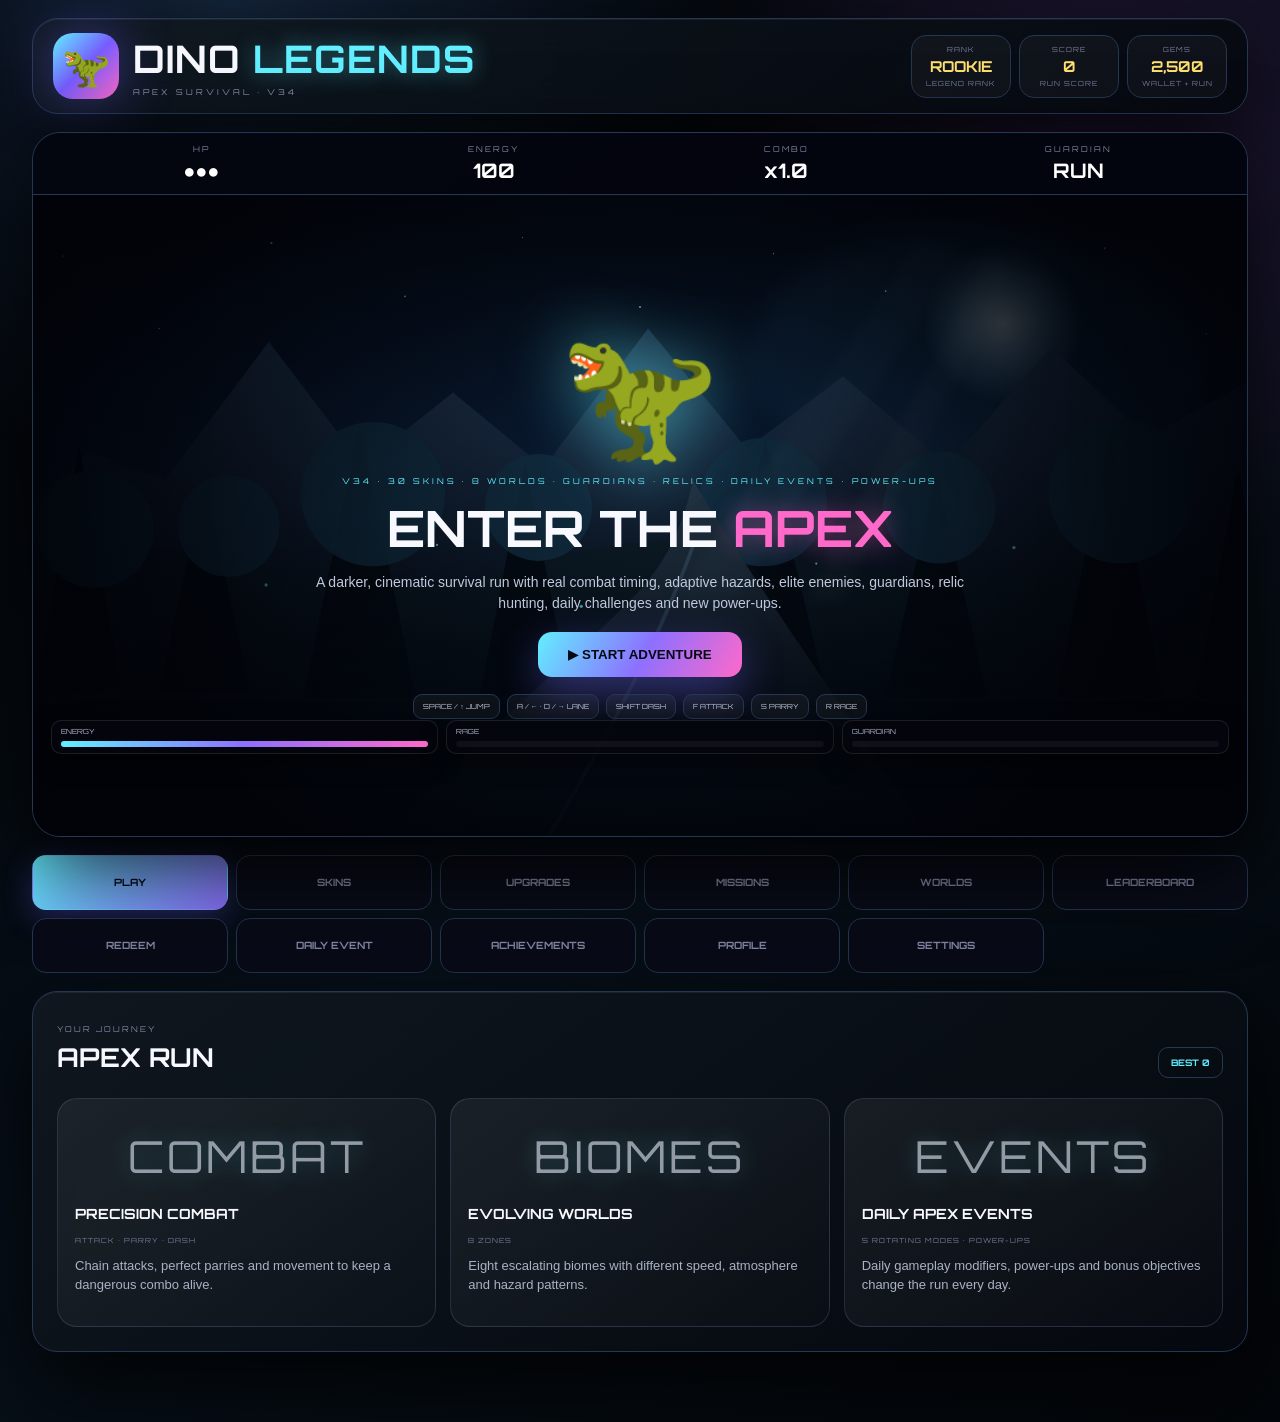
==== commit a245ee0f: "Fix visible game version to V34 and refresh asset cache" ====
--- a/index.html
+++ b/index.html
@@ -1 +1 @@
-<!doctype html><html lang="en"><head><meta charset="utf-8"><meta name="viewport" content="width=device-width,initial-scale=1"><meta name="theme-color" content="#05060d"><title>DINO LEGENDS · V30</title><link rel="stylesheet" href="style.css"><link rel="stylesheet" href="cinematic-overhaul.css"><link rel="stylesheet" href="director-v26.css"><link rel="stylesheet" href="settings-events.css?v=2"></head><body><div class="app"><header class="topbar"><div class="brand"><div class="logo">🦖</div><div><h1>DINO <b>LEGENDS</b></h1><p>APEX SURVIVAL · V30</p></div></div><div class="stats"><div><span>RANK</span><b id="rank">ROOKIE</b><small>LEGEND RANK</small></div><div><span>SCORE</span><b id="score">0</b><small>RUN SCORE</small></div><div><span>GEMS</span><b id="gems">2,500</b><small>WALLET + RUN</small></div></div></header><section class="game card"><div class="hud"><div>HP<b id="health">●●●</b></div><div>ENERGY<b id="energyText">100</b></div><div>COMBO<b id="combo">x1.0</b></div><div>GUARDIAN<b id="guardianHud">RUN</b></div></div><div class="stage"><canvas id="gameCanvas" width="1440" height="760" aria-label="Dino Legends game"></canvas><div class="overlay" id="startScreen"><div class="big">🦖</div><div class="eyebrow">V30 · 30 SKINS · 8 WORLDS · GUARDIANS · RELICS · DAILY EVENTS</div><h2>ENTER THE <b>APEX</b></h2><p>A darker, cinematic survival run with real combat timing, adaptive hazards, elite enemies, guardians, relic hunting and daily challenges.</p><button class="primary" id="startButton" type="button">▶ START ADVENTURE</button><div class="keys"><i>SPACE / ↑ JUMP</i><i>A / ← · D / → LANE</i><i>SHIFT DASH</i><i>F ATTACK</i><i>S PARRY</i><i>R RAGE</i></div></div><div class="overlay hidden" id="pauseScreen"><div class="modal"><div class="eyebrow">RUN STATE</div><h2>PAUSED</h2><button class="primary" id="resumeButton" type="button">RESUME</button></div></div><div class="overlay hidden" id="gameOverScreen"><div class="big">🏆</div><div class="eyebrow">RUN COMPLETE</div><h2>APEX <b>FINISHED</b></h2><p>FINAL SCORE</p><strong class="final" id="finalScore">0</strong><p id="finalStats"></p><button class="primary" id="restartButton" type="button">↻ PLAY AGAIN</button></div><div class="bars"><div><span>ENERGY</span><i><u id="energyBar"></u></i></div><div><span>RAGE</span><i><u id="rageBar"></u></i></div><div><span>GUARDIAN</span><i><u id="bossBar"></u></i></div></div><div class="touch"><button data-action="left" type="button">◀</button><button data-action="jump" type="button">JUMP</button><button data-action="right" type="button">▶</button><button data-action="attack" type="button">ATTACK</button><button data-action="dash" type="button">DASH</button><button data-action="parry" type="button">PARRY</button></div></div></section><nav class="tabs" aria-label="Game sections"><button class="tab active" data-panel="play" type="button">PLAY</button><button class="tab" data-panel="skins" type="button">SKINS</button><button class="tab" data-panel="abilities" type="button">UPGRADES</button><button class="tab" data-panel="missions" type="button">MISSIONS</button><button class="tab" data-panel="worlds" type="button">WORLDS</button><button class="tab" data-panel="redeem" type="button">REDEEM</button></nav><section class="panel active" id="play"><div class="heading"><div><small>YOUR JOURNEY</small><h2>APEX RUN</h2></div><b>BEST <span id="bestScore">0</span></b></div><div class="cards"><article><div class="icon">COMBAT</div><h3>PRECISION COMBAT</h3><small>ATTACK · PARRY · DASH</small><p>Chain attacks, perfect parries and movement to keep a dangerous combo alive.</p></article><article><div class="icon">BIOMES</div><h3>EVOLVING WORLDS</h3><small>8 ZONES</small><p>Eight escalating biomes with different speed, atmosphere and hazard patterns.</p></article><article><div class="icon">GUARDIAN</div><h3>GUARDIAN EVENTS</h3><small>ELITE ENCOUNTERS</small><p>Adaptive guardian fights, elite enemies, relics and emergency survival systems.</p></article></div></section><section class="panel" id="skins"></section><section class="panel" id="abilities"></section><section class="panel" id="missions"></section><section class="panel" id="worlds"></section><section class="panel" id="redeem"><div class="redeem"><div class="redeemIcon">🎁</div><small>REWARDS</small><h2>REDEEM CENTER</h2><p>Enter a reward code to unlock exclusive gems.</p><div class="code"><input id="codeInput" type="text" placeholder="ENTER REWARD CODE" maxlength="40" autocomplete="off" spellcheck="false"><button id="redeemButton" type="button">REDEEM</button></div><p id="codeMessage" class="codeMessage" role="status" aria-live="polite"></p></div></section></div><script src="game.js?v=31" defer></script><script src="settings-events.js?v=2" defer></script><script src="leaderboard.js?v=5" defer></script></body></html>+<!doctype html><html lang="en"><head><meta charset="utf-8"><meta name="viewport" content="width=device-width,initial-scale=1"><meta name="theme-color" content="#05060d"><title>DINO LEGENDS · V34</title><link rel="stylesheet" href="style.css"><link rel="stylesheet" href="cinematic-overhaul.css"><link rel="stylesheet" href="director-v26.css"><link rel="stylesheet" href="settings-events.css?v=2"></head><body><div class="app"><header class="topbar"><div class="brand"><div class="logo">🦖</div><div><h1>DINO <b>LEGENDS</b></h1><p>APEX SURVIVAL · V34</p></div></div><div class="stats"><div><span>RANK</span><b id="rank">ROOKIE</b><small>LEGEND RANK</small></div><div><span>SCORE</span><b id="score">0</b><small>RUN SCORE</small></div><div><span>GEMS</span><b id="gems">2,500</b><small>WALLET + RUN</small></div></div></header><section class="game card"><div class="hud"><div>HP<b id="health">●●●</b></div><div>ENERGY<b id="energyText">100</b></div><div>COMBO<b id="combo">x1.0</b></div><div>GUARDIAN<b id="guardianHud">RUN</b></div></div><div class="stage"><canvas id="gameCanvas" width="1440" height="760" aria-label="Dino Legends game"></canvas><div class="overlay" id="startScreen"><div class="big">🦖</div><div class="eyebrow">V34 · 30 SKINS · 8 WORLDS · GUARDIANS · RELICS · DAILY EVENTS · POWER-UPS</div><h2>ENTER THE <b>APEX</b></h2><p>A darker, cinematic survival run with real combat timing, adaptive hazards, elite enemies, guardians, relic hunting, daily challenges and new power-ups.</p><button class="primary" id="startButton" type="button">▶ START ADVENTURE</button><div class="keys"><i>SPACE / ↑ JUMP</i><i>A / ← · D / → LANE</i><i>SHIFT DASH</i><i>F ATTACK</i><i>S PARRY</i><i>R RAGE</i></div></div><div class="overlay hidden" id="pauseScreen"><div class="modal"><div class="eyebrow">RUN STATE</div><h2>PAUSED</h2><button class="primary" id="resumeButton" type="button">RESUME</button></div></div><div class="overlay hidden" id="gameOverScreen"><div class="big">🏆</div><div class="eyebrow">RUN COMPLETE</div><h2>APEX <b>FINISHED</b></h2><p>FINAL SCORE</p><strong class="final" id="finalScore">0</strong><p id="finalStats"></p><button class="primary" id="restartButton" type="button">↻ PLAY AGAIN</button></div><div class="bars"><div><span>ENERGY</span><i><u id="energyBar"></u></i></div><div><span>RAGE</span><i><u id="rageBar"></u></i></div><div><span>GUARDIAN</span><i><u id="bossBar"></u></i></div></div><div class="touch"><button data-action="left" type="button">◀</button><button data-action="jump" type="button">JUMP</button><button data-action="right" type="button">▶</button><button data-action="attack" type="button">ATTACK</button><button data-action="dash" type="button">DASH</button><button data-action="parry" type="button">PARRY</button></div></div></section><nav class="tabs" aria-label="Game sections"><button class="tab active" data-panel="play" type="button">PLAY</button><button class="tab" data-panel="skins" type="button">SKINS</button><button class="tab" data-panel="abilities" type="button">UPGRADES</button><button class="tab" data-panel="missions" type="button">MISSIONS</button><button class="tab" data-panel="worlds" type="button">WORLDS</button><button class="tab" data-panel="redeem" type="button">REDEEM</button></nav><section class="panel active" id="play"><div class="heading"><div><small>YOUR JOURNEY</small><h2>APEX RUN</h2></div><b>BEST <span id="bestScore">0</span></b></div><div class="cards"><article><div class="icon">COMBAT</div><h3>PRECISION COMBAT</h3><small>ATTACK · PARRY · DASH</small><p>Chain attacks, perfect parries and movement to keep a dangerous combo alive.</p></article><article><div class="icon">BIOMES</div><h3>EVOLVING WORLDS</h3><small>8 ZONES</small><p>Eight escalating biomes with different speed, atmosphere and hazard patterns.</p></article><article><div class="icon">EVENTS</div><h3>DAILY APEX EVENTS</h3><small>5 ROTATING MODES · POWER-UPS</small><p>Daily gameplay modifiers, power-ups and bonus objectives change the run every day.</p></article></div></section><section class="panel" id="skins"></section><section class="panel" id="abilities"></section><section class="panel" id="missions"></section><section class="panel" id="worlds"></section><section class="panel" id="redeem"><div class="redeem"><div class="redeemIcon">🎁</div><small>REWARDS</small><h2>REDEEM CENTER</h2><p>Enter a reward code to unlock exclusive gems.</p><div class="code"><input id="codeInput" type="text" placeholder="ENTER REWARD CODE" maxlength="40" autocomplete="off" spellcheck="false"><button id="redeemButton" type="button">REDEEM</button></div><p id="codeMessage" class="codeMessage" role="status" aria-live="polite"></p></div></section></div><script src="game.js?v=34" defer></script><script src="settings-events.js?v=2" defer></script><script src="leaderboard.js?v=5" defer></script></body></html>
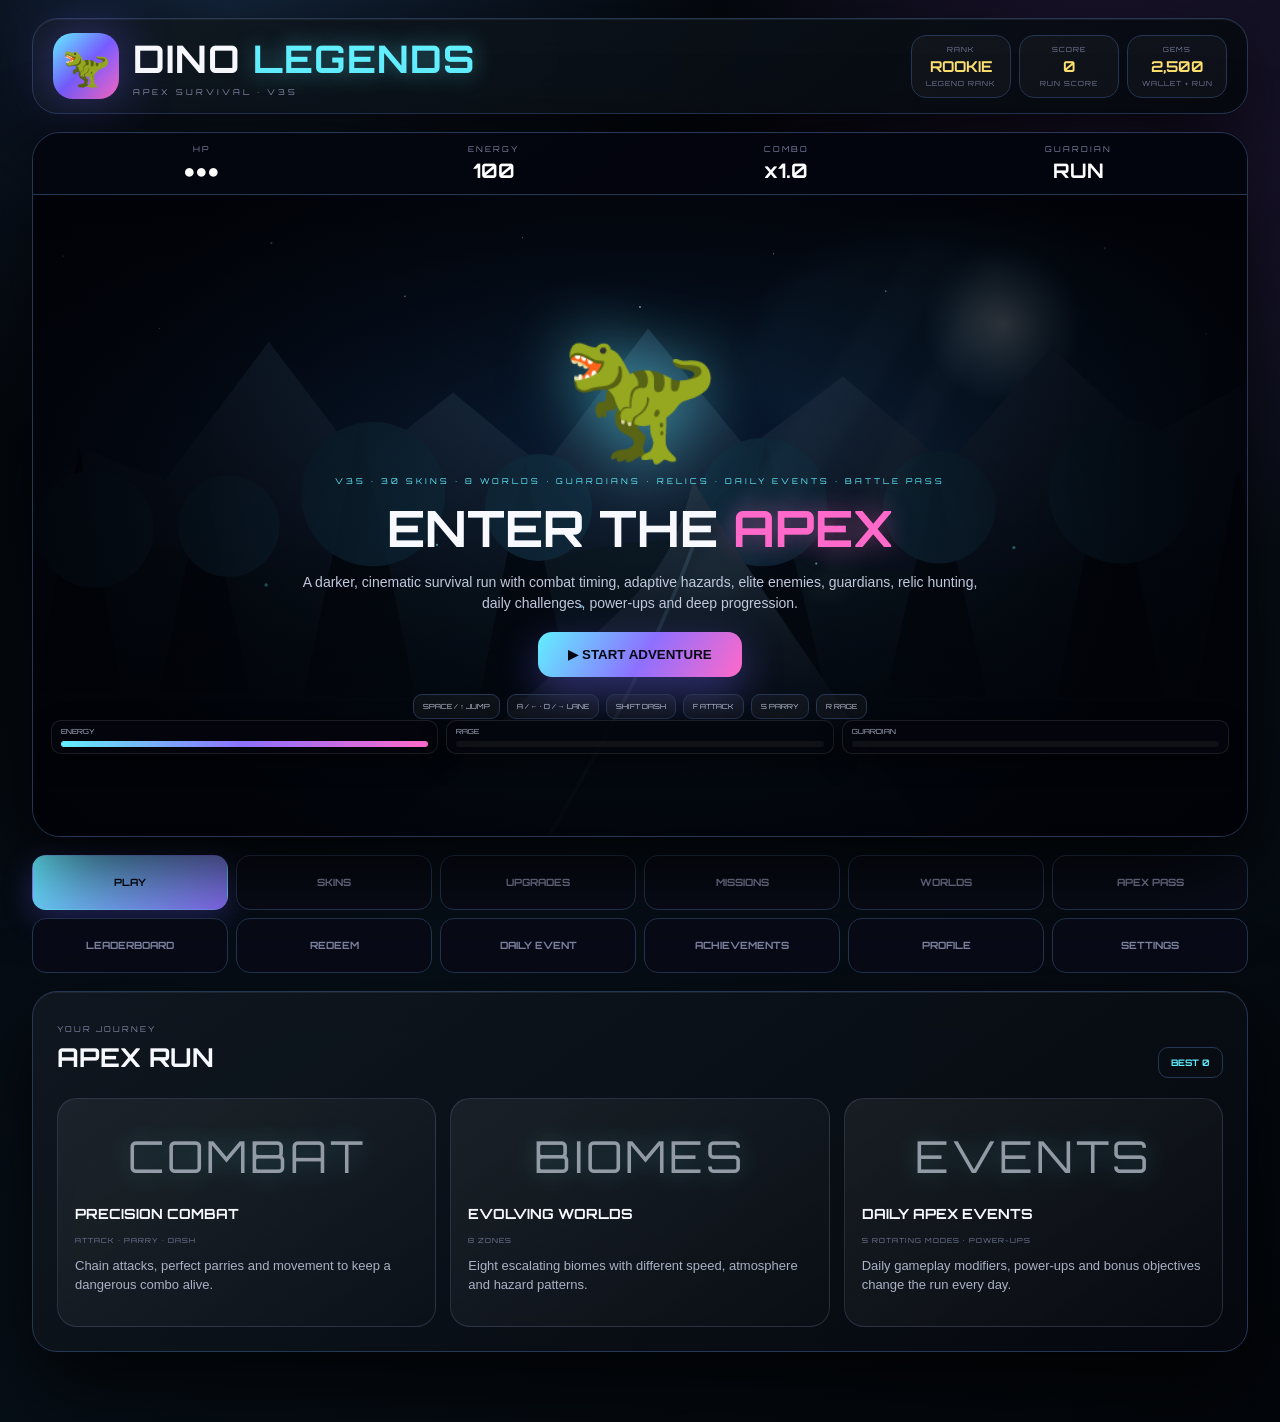
==== commit be708e78: "feat: expose v35 progression systems in main UI" ====
--- a/index.html
+++ b/index.html
@@ -1 +1 @@
-<!doctype html><html lang="en"><head><meta charset="utf-8"><meta name="viewport" content="width=device-width,initial-scale=1"><meta name="theme-color" content="#05060d"><title>DINO LEGENDS · V34</title><link rel="stylesheet" href="style.css"><link rel="stylesheet" href="cinematic-overhaul.css"><link rel="stylesheet" href="director-v26.css"><link rel="stylesheet" href="settings-events.css?v=2"></head><body><div class="app"><header class="topbar"><div class="brand"><div class="logo">🦖</div><div><h1>DINO <b>LEGENDS</b></h1><p>APEX SURVIVAL · V34</p></div></div><div class="stats"><div><span>RANK</span><b id="rank">ROOKIE</b><small>LEGEND RANK</small></div><div><span>SCORE</span><b id="score">0</b><small>RUN SCORE</small></div><div><span>GEMS</span><b id="gems">2,500</b><small>WALLET + RUN</small></div></div></header><section class="game card"><div class="hud"><div>HP<b id="health">●●●</b></div><div>ENERGY<b id="energyText">100</b></div><div>COMBO<b id="combo">x1.0</b></div><div>GUARDIAN<b id="guardianHud">RUN</b></div></div><div class="stage"><canvas id="gameCanvas" width="1440" height="760" aria-label="Dino Legends game"></canvas><div class="overlay" id="startScreen"><div class="big">🦖</div><div class="eyebrow">V34 · 30 SKINS · 8 WORLDS · GUARDIANS · RELICS · DAILY EVENTS · POWER-UPS</div><h2>ENTER THE <b>APEX</b></h2><p>A darker, cinematic survival run with real combat timing, adaptive hazards, elite enemies, guardians, relic hunting, daily challenges and new power-ups.</p><button class="primary" id="startButton" type="button">▶ START ADVENTURE</button><div class="keys"><i>SPACE / ↑ JUMP</i><i>A / ← · D / → LANE</i><i>SHIFT DASH</i><i>F ATTACK</i><i>S PARRY</i><i>R RAGE</i></div></div><div class="overlay hidden" id="pauseScreen"><div class="modal"><div class="eyebrow">RUN STATE</div><h2>PAUSED</h2><button class="primary" id="resumeButton" type="button">RESUME</button></div></div><div class="overlay hidden" id="gameOverScreen"><div class="big">🏆</div><div class="eyebrow">RUN COMPLETE</div><h2>APEX <b>FINISHED</b></h2><p>FINAL SCORE</p><strong class="final" id="finalScore">0</strong><p id="finalStats"></p><button class="primary" id="restartButton" type="button">↻ PLAY AGAIN</button></div><div class="bars"><div><span>ENERGY</span><i><u id="energyBar"></u></i></div><div><span>RAGE</span><i><u id="rageBar"></u></i></div><div><span>GUARDIAN</span><i><u id="bossBar"></u></i></div></div><div class="touch"><button data-action="left" type="button">◀</button><button data-action="jump" type="button">JUMP</button><button data-action="right" type="button">▶</button><button data-action="attack" type="button">ATTACK</button><button data-action="dash" type="button">DASH</button><button data-action="parry" type="button">PARRY</button></div></div></section><nav class="tabs" aria-label="Game sections"><button class="tab active" data-panel="play" type="button">PLAY</button><button class="tab" data-panel="skins" type="button">SKINS</button><button class="tab" data-panel="abilities" type="button">UPGRADES</button><button class="tab" data-panel="missions" type="button">MISSIONS</button><button class="tab" data-panel="worlds" type="button">WORLDS</button><button class="tab" data-panel="redeem" type="button">REDEEM</button></nav><section class="panel active" id="play"><div class="heading"><div><small>YOUR JOURNEY</small><h2>APEX RUN</h2></div><b>BEST <span id="bestScore">0</span></b></div><div class="cards"><article><div class="icon">COMBAT</div><h3>PRECISION COMBAT</h3><small>ATTACK · PARRY · DASH</small><p>Chain attacks, perfect parries and movement to keep a dangerous combo alive.</p></article><article><div class="icon">BIOMES</div><h3>EVOLVING WORLDS</h3><small>8 ZONES</small><p>Eight escalating biomes with different speed, atmosphere and hazard patterns.</p></article><article><div class="icon">EVENTS</div><h3>DAILY APEX EVENTS</h3><small>5 ROTATING MODES · POWER-UPS</small><p>Daily gameplay modifiers, power-ups and bonus objectives change the run every day.</p></article></div></section><section class="panel" id="skins"></section><section class="panel" id="abilities"></section><section class="panel" id="missions"></section><section class="panel" id="worlds"></section><section class="panel" id="redeem"><div class="redeem"><div class="redeemIcon">🎁</div><small>REWARDS</small><h2>REDEEM CENTER</h2><p>Enter a reward code to unlock exclusive gems.</p><div class="code"><input id="codeInput" type="text" placeholder="ENTER REWARD CODE" maxlength="40" autocomplete="off" spellcheck="false"><button id="redeemButton" type="button">REDEEM</button></div><p id="codeMessage" class="codeMessage" role="status" aria-live="polite"></p></div></section></div><script src="game.js?v=34" defer></script><script src="settings-events.js?v=2" defer></script><script src="leaderboard.js?v=5" defer></script></body></html>+<!doctype html><html lang="en"><head><meta charset="utf-8"><meta name="viewport" content="width=device-width,initial-scale=1"><meta name="theme-color" content="#05060d"><title>DINO LEGENDS · V35</title><link rel="stylesheet" href="style.css"><link rel="stylesheet" href="cinematic-overhaul.css"><link rel="stylesheet" href="director-v26.css"><link rel="stylesheet" href="settings-events.css?v=2"><link rel="stylesheet" href="progression-v35.css?v=1"></head><body><div class="app"><header class="topbar"><div class="brand"><div class="logo">🦖</div><div><h1>DINO <b>LEGENDS</b></h1><p>APEX SURVIVAL · V35</p></div></div><div class="stats"><div><span>RANK</span><b id="rank">ROOKIE</b><small>LEGEND RANK</small></div><div><span>SCORE</span><b id="score">0</b><small>RUN SCORE</small></div><div><span>GEMS</span><b id="gems">2,500</b><small>WALLET + RUN</small></div></div></header><section class="game card"><div class="hud"><div>HP<b id="health">●●●</b></div><div>ENERGY<b id="energyText">100</b></div><div>COMBO<b id="combo">x1.0</b></div><div>GUARDIAN<b id="guardianHud">RUN</b></div></div><div class="stage"><canvas id="gameCanvas" width="1440" height="760" aria-label="Dino Legends game"></canvas><div class="overlay" id="startScreen"><div class="big">🦖</div><div class="eyebrow">V35 · 30 SKINS · 8 WORLDS · GUARDIANS · RELICS · DAILY EVENTS · BATTLE PASS</div><h2>ENTER THE <b>APEX</b></h2><p>A darker, cinematic survival run with combat timing, adaptive hazards, elite enemies, guardians, relic hunting, daily challenges, power-ups and deep progression.</p><button class="primary" id="startButton" type="button">▶ START ADVENTURE</button><div class="keys"><i>SPACE / ↑ JUMP</i><i>A / ← · D / → LANE</i><i>SHIFT DASH</i><i>F ATTACK</i><i>S PARRY</i><i>R RAGE</i></div></div><div class="overlay hidden" id="pauseScreen"><div class="modal"><div class="eyebrow">RUN STATE</div><h2>PAUSED</h2><button class="primary" id="resumeButton" type="button">RESUME</button></div></div><div class="overlay hidden" id="gameOverScreen"><div class="big">🏆</div><div class="eyebrow">RUN COMPLETE</div><h2>APEX <b>FINISHED</b></h2><p>FINAL SCORE</p><strong class="final" id="finalScore">0</strong><p id="finalStats"></p><button class="primary" id="restartButton" type="button">↻ PLAY AGAIN</button></div><div class="bars"><div><span>ENERGY</span><i><u id="energyBar"></u></i></div><div><span>RAGE</span><i><u id="rageBar"></u></i></div><div><span>GUARDIAN</span><i><u id="bossBar"></u></i></div></div><div class="touch"><button data-action="left" type="button">◀</button><button data-action="jump" type="button">JUMP</button><button data-action="right" type="button">▶</button><button data-action="attack" type="button">ATTACK</button><button data-action="dash" type="button">DASH</button><button data-action="parry" type="button">PARRY</button></div></div></section><nav class="tabs" aria-label="Game sections"><button class="tab active" data-panel="play" type="button">PLAY</button><button class="tab" data-panel="skins" type="button">SKINS</button><button class="tab" data-panel="abilities" type="button">UPGRADES</button><button class="tab" data-panel="missions" type="button">MISSIONS</button><button class="tab" data-panel="worlds" type="button">WORLDS</button><button class="tab" data-panel="progression" type="button">APEX PASS</button><button class="tab" data-panel="redeem" type="button">REDEEM</button></nav><section class="panel active" id="play"><div class="heading"><div><small>YOUR JOURNEY</small><h2>APEX RUN</h2></div><b>BEST <span id="bestScore">0</span></b></div><div class="cards"><article><div class="icon">COMBAT</div><h3>PRECISION COMBAT</h3><small>ATTACK · PARRY · DASH</small><p>Chain attacks, perfect parries and movement to keep a dangerous combo alive.</p></article><article><div class="icon">BIOMES</div><h3>EVOLVING WORLDS</h3><small>8 ZONES</small><p>Eight escalating biomes with different speed, atmosphere and hazard patterns.</p></article><article><div class="icon">EVENTS</div><h3>DAILY APEX EVENTS</h3><small>5 ROTATING MODES · POWER-UPS</small><p>Daily gameplay modifiers, power-ups and bonus objectives change the run every day.</p></article></div></section><section class="panel" id="skins"></section><section class="panel" id="abilities"></section><section class="panel" id="missions"></section><section class="panel" id="worlds"></section><section class="panel" id="progression"></section><section class="panel" id="redeem"><div class="redeem"><div class="redeemIcon">🎁</div><small>REWARDS</small><h2>REDEEM CENTER</h2><p>Enter a reward code to unlock exclusive gems.</p><div class="code"><input id="codeInput" type="text" placeholder="ENTER REWARD CODE" maxlength="40" autocomplete="off" spellcheck="false"><button id="redeemButton" type="button">REDEEM</button></div><p id="codeMessage" class="codeMessage" role="status" aria-live="polite"></p></div></section></div><script src="game.js?v=34" defer></script><script src="settings-events.js?v=2" defer></script><script src="leaderboard.js?v=5" defer></script><script src="redeem-master.js?v=1" defer></script><script src="progression-v35.js?v=1" defer></script></body></html>
--- a/progression-v35.css
+++ b/progression-v35.css
@@ -0,0 +1 @@
+.featureGrid{display:grid;grid-template-columns:repeat(2,minmax(0,1fr));gap:16px}.featureCard{padding:22px;border:1px solid rgba(255,255,255,.08);border-radius:18px;background:rgba(255,255,255,.025)}.featureCard h3{margin:6px 0 10px}.xpbar{height:9px;background:rgba(255,255,255,.08);border-radius:99px;overflow:hidden;margin:12px 0}.xpbar i{display:block;height:100%;background:currentColor;border-radius:inherit}.rewardGrid{display:grid;grid-template-columns:repeat(5,1fr);gap:8px}.reward{min-height:68px;border:1px solid rgba(255,255,255,.08);background:transparent;color:inherit;border-radius:10px;padding:7px;font:inherit}.reward.ready{border-color:rgba(255,255,255,.2)}.reward.claimed{opacity:.45}.reward span{display:block;font-size:10px;margin-top:4px}.cleanList{padding-left:18px;line-height:1.9}.rushStats{display:flex;gap:18px;margin:16px 0}.compact{margin-top:28px}.leaderWrap{padding:16px;border:1px solid rgba(255,255,255,.08);border-radius:18px}.board{display:grid;gap:7px}.board>div{display:grid;grid-template-columns:48px 1fr auto;gap:10px;padding:11px 13px;border-radius:10px;background:rgba(255,255,255,.025)}@media(max-width:800px){.featureGrid{grid-template-columns:1fr}.rewardGrid{grid-template-columns:repeat(2,1fr)}}
